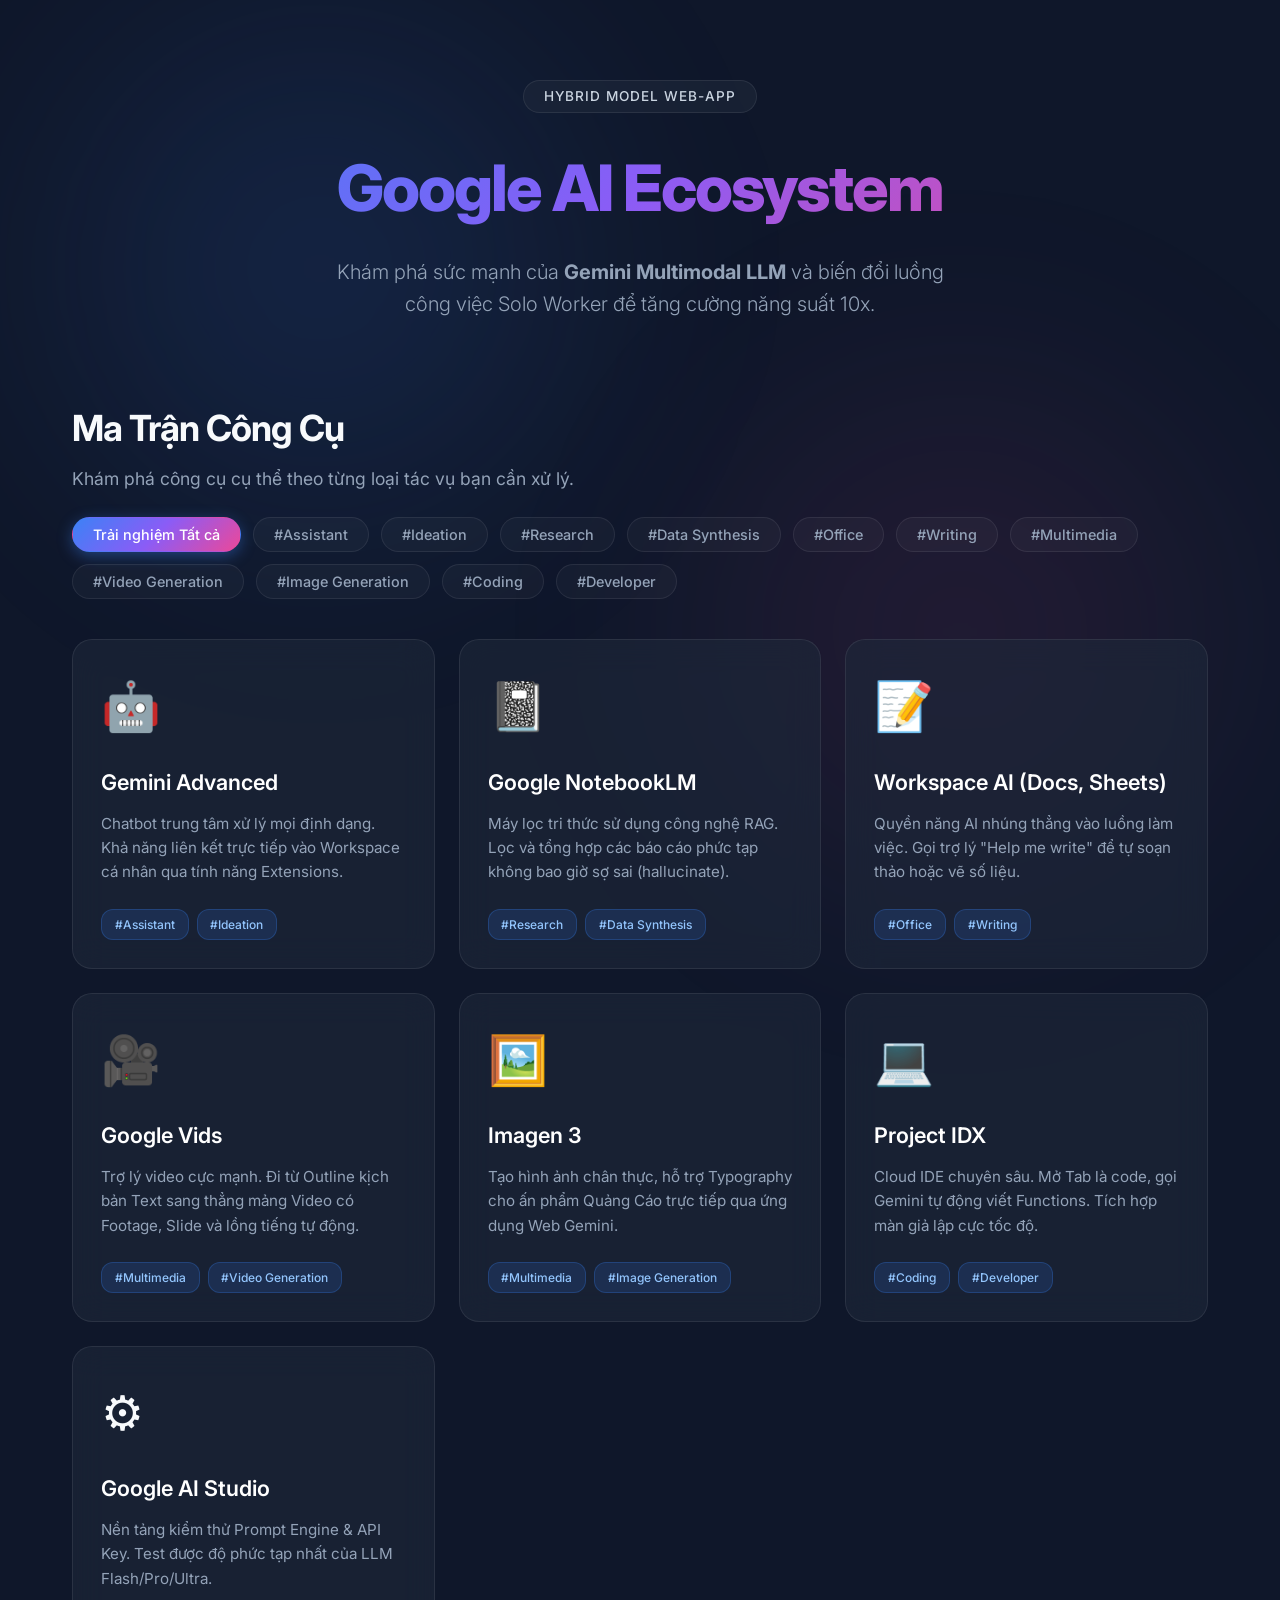
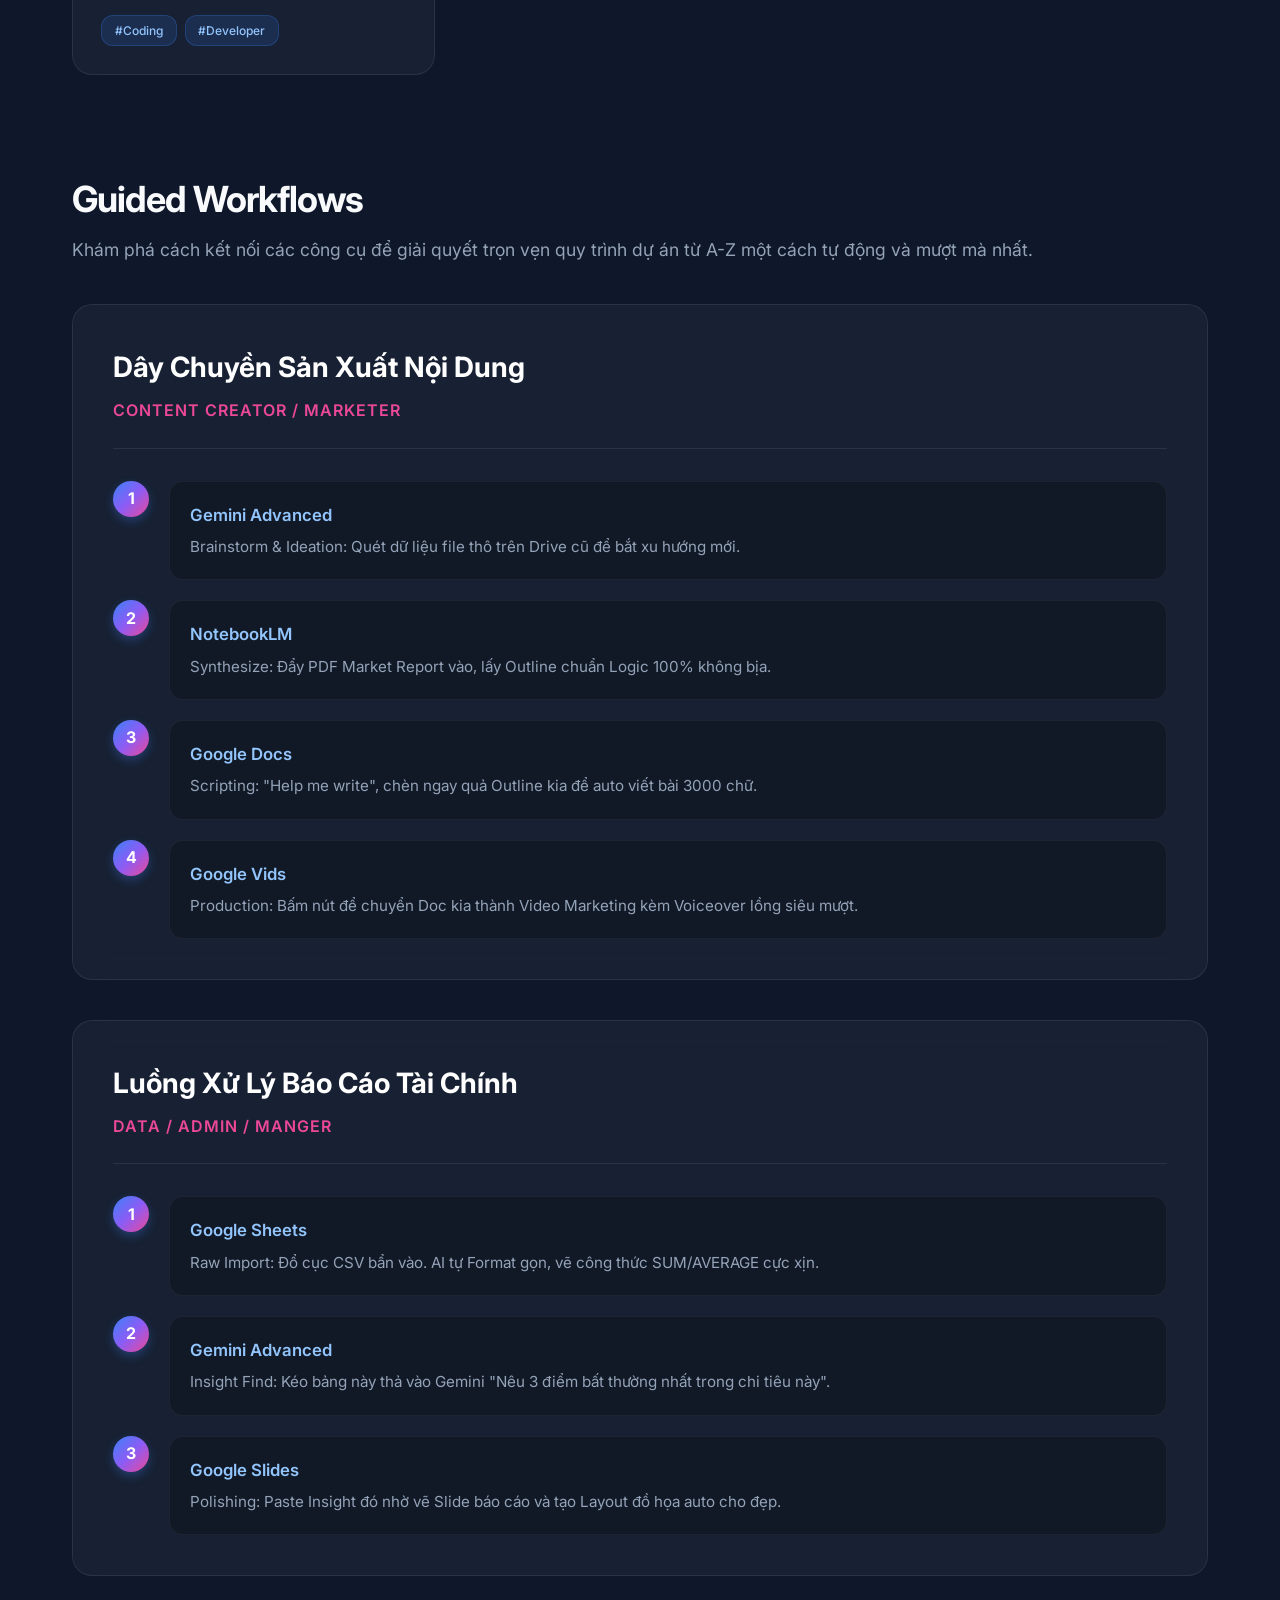
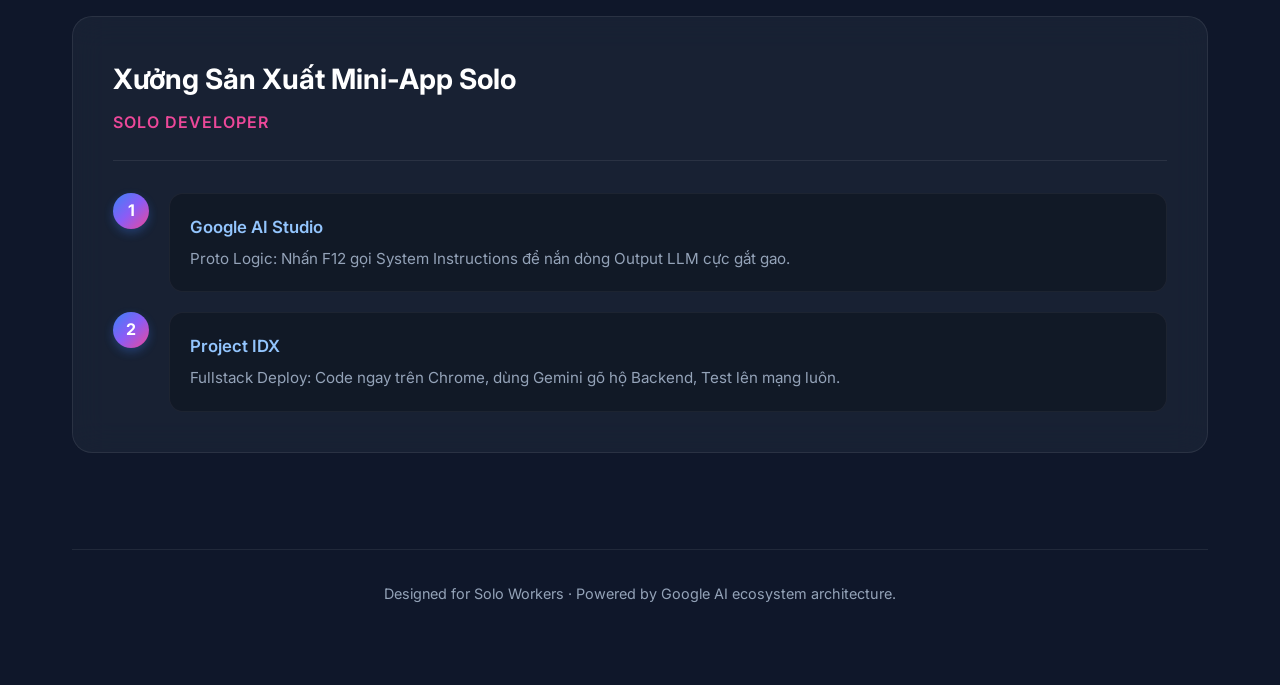
==== index.html @ f9ca944e "init: Google AI Ecosystem Web App" ====
<!DOCTYPE html>
<html lang="vi">
<head>
    <meta charset="UTF-8">
    <meta name="viewport" content="width=device-width, initial-scale=1.0">
    <title>Google AI Ecosystem for Solo Workers</title>
    <meta name="description" content="Khám phá và tối ưu hóa năng suất với các công cụ Google AI (Gemini, NotebookLM, Workspace) dành cho cá nhân làm việc độc lập.">
    <link rel="stylesheet" href="style.css">
    <link href="https://fonts.googleapis.com/css2?family=Inter:wght@300;400;500;600;700&display=swap" rel="stylesheet">
</head>
<body>
    <!-- Background Gradient Glow -->
    <div class="glow-bg"></div>
    <div class="glow-bg bg-2"></div>
    
    <div class="container">
        <!-- HEADER -->
        <header>
            <div class="badge">Hybrid Model Web-App</div>
            <h1>Google AI Ecosystem</h1>
            <p class="subtitle">Khám phá sức mạnh của <strong>Gemini Multimodal LLM</strong> và biến đổi luồng công việc Solo Worker để tăng cường năng suất 10x.</p>
        </header>

        <!-- FUNCTION MATRIX (Danh sách công cụ & Lọc) -->
        <section id="function-matrix">
            <div class="section-header">
                <h2>Ma Trận Công Cụ</h2>
                <p>Khám phá công cụ cụ thể theo từng loại tác vụ bạn cần xử lý.</p>
                <div class="filter-bar" id="filter-bar">
                    <button class="filter-btn active" data-filter="All">Tất cả Tool</button>
                    <!-- Bộ lọc sẽ được render từ app.js -->
                </div>
            </div>
            <div class="tools-grid" id="tools-grid">
                <!-- Danh sách Tool Cards render từ app.js -->
            </div>
        </section>

        <!-- WORKFLOW PIPELINES (Luồng hướng dẫn làm việc) -->
        <section id="workflow-pipelines">
            <div class="section-header">
                <h2>Guided Workflows</h2>
                <p>Khám phá cách kết nối các công cụ để giải quyết trọn vẹn quy trình dự án từ A-Z một cách tự động và mượt mà nhất.</p>
            </div>
            <div class="pipelines-container" id="pipelines-container">
                <!-- Luồng Timelines render từ app.js -->
            </div>
        </section>

        <footer>
            <p>Designed for Solo Workers · Powered by Google AI ecosystem architecture.</p>
        </footer>
    </div>

    <!-- Scripts -->
    <script src="data.js"></script>
    <script src="app.js"></script>
</body>
</html>
---- style.css ----
:root {
    --bg-dark: #0f172a;
    --text-main: #f8fafc;
    --text-muted: #94a3b8;
    --glass-bg: rgba(30, 41, 59, 0.6);
    --glass-border: rgba(255, 255, 255, 0.08);
    --primary-gradient: linear-gradient(135deg, #3b82f6, #8b5cf6, #ec4899);
    --card-hover: rgba(51, 65, 85, 0.8);
    --transition: all 0.3s cubic-bezier(0.4, 0, 0.2, 1);
}

* {
    box-sizing: border-box;
    margin: 0;
    padding: 0;
}

body {
    background-color: var(--bg-dark);
    color: var(--text-main);
    font-family: 'Inter', system-ui, sans-serif;
    line-height: 1.6;
    overflow-x: hidden;
    position: relative;
}

/* Background Animated Glows */
.glow-bg {
    position: fixed;
    top: -20%;
    left: -10%;
    width: 70vw;
    height: 70vw;
    background: radial-gradient(circle, rgba(59, 130, 246, 0.15) 0%, rgba(139, 92, 246, 0) 60%);
    border-radius: 50%;
    z-index: -1;
    pointer-events: none;
    filter: blur(80px);
}
.bg-2 {
    top: auto;
    bottom: -20%;
    left: auto;
    right: -10%;
    background: radial-gradient(circle, rgba(236, 72, 153, 0.1) 0%, rgba(139, 92, 246, 0) 60%);
}

.container {
    max-width: 1200px;
    margin: 0 auto;
    padding: 3rem 2rem;
}

header {
    text-align: center;
    margin-bottom: 5rem;
    padding-top: 2rem;
    animation: fadeInDown 0.8s ease;
}

.badge {
    display: inline-block;
    padding: 0.3rem 1.25rem;
    border-radius: 30px;
    background: var(--glass-bg);
    border: 1px solid var(--glass-border);
    font-size: 0.85rem;
    font-weight: 500;
    color: #cbd5e1;
    margin-bottom: 1.5rem;
    letter-spacing: 1px;
    text-transform: uppercase;
}

h1 {
    font-size: 4rem;
    font-weight: 800;
    margin-bottom: 1rem;
    background: var(--primary-gradient);
    -webkit-background-clip: text;
    -webkit-text-fill-color: transparent;
    letter-spacing: -2px;
}

.subtitle {
    color: var(--text-muted);
    font-size: 1.25rem;
    max-width: 650px;
    margin: 0 auto;
    font-weight: 300;
}

section {
    margin-bottom: 6rem;
}

.section-header {
    margin-bottom: 2.5rem;
}

.section-header h2 {
    font-size: 2.25rem;
    font-weight: 700;
    margin-bottom: 0.5rem;
    letter-spacing: -1px;
}

.section-header p {
    color: var(--text-muted);
    font-size: 1.1rem;
}

/* Base Glass Class */
.glass {
    background: var(--glass-bg);
    backdrop-filter: blur(16px);
    -webkit-backdrop-filter: blur(16px);
    border: 1px solid var(--glass-border);
    border-radius: 20px;
}

/* Filters */
.filter-bar {
    display: flex;
    gap: 0.75rem;
    flex-wrap: wrap;
    margin-top: 1.5rem;
}

.filter-btn {
    background: rgba(255,255,255,0.03);
    border: 1px solid var(--glass-border);
    color: var(--text-muted);
    padding: 0.5rem 1.25rem;
    border-radius: 20px;
    cursor: pointer;
    font-size: 0.9rem;
    font-family: inherit;
    font-weight: 500;
    transition: var(--transition);
}

.filter-btn:hover {
    background: rgba(255,255,255,0.1);
    color: #fff;
}

.filter-btn.active {
    background: var(--primary-gradient);
    color: #fff;
    border-color: transparent;
    box-shadow: 0 4px 15px rgba(59, 130, 246, 0.4);
}

/* Grid & Cards */
.tools-grid {
    display: grid;
    grid-template-columns: repeat(auto-fill, minmax(320px, 1fr));
    gap: 1.5rem;
}

.tool-card {
    padding: 1.75rem;
    transition: var(--transition);
    display: flex;
    flex-direction: column;
    animation: fadeIn 0.6s ease forwards;
    cursor: pointer;
}

.tool-card:hover {
    transform: translateY(-8px);
    background: var(--card-hover);
    box-shadow: 0 15px 35px rgba(0,0,0,0.3);
    border-color: rgba(255,255,255,0.15);
}

.tool-icon {
    font-size: 3rem;
    margin-bottom: 1.25rem;
}

.tool-title {
    font-size: 1.35rem;
    font-weight: 600;
    margin-bottom: 0.75rem;
    color: #fff;
}

.tool-desc {
    color: var(--text-muted);
    font-size: 0.95rem;
    flex-grow: 1;
    margin-bottom: 1.5rem;
}

.tool-tags {
    display: flex;
    gap: 0.5rem;
    flex-wrap: wrap;
}

.tag {
    font-size: 0.75rem;
    padding: 0.3rem 0.8rem;
    border-radius: 12px;
    background: rgba(59, 130, 246, 0.15);
    color: #93c5fd;
    border: 1px solid rgba(59, 130, 246, 0.25);
    font-weight: 500;
}

/* Workflow Pipelines */
.pipelines-container {
    display: grid;
    grid-template-columns: 1fr;
    gap: 2.5rem;
}

.pipeline-card {
    padding: 2.5rem;
}

.pipeline-header {
    margin-bottom: 2rem;
    border-bottom: 1px solid var(--glass-border);
    padding-bottom: 1.5rem;
}

.pipeline-title {
    font-size: 1.75rem;
    color: #fff;
    margin-bottom: 0.5rem;
    font-weight: 700;
}

.pipeline-role {
    color: #ec4899;
    font-size: 1rem;
    font-weight: 600;
    text-transform: uppercase;
    letter-spacing: 1px;
}

.steps-container {
    display: flex;
    flex-direction: column;
    gap: 1.25rem;
}

.step-item {
    display: flex;
    align-items: flex-start;
    gap: 1.25rem;
}

.step-number {
    display: flex;
    align-items: center;
    justify-content: center;
    width: 36px;
    height: 36px;
    border-radius: 50%;
    background: var(--primary-gradient);
    color: white;
    font-weight: bold;
    flex-shrink: 0;
    font-size: 1rem;
    box-shadow: 0 4px 10px rgba(59, 130, 246, 0.3);
}

.step-content {
    background: rgba(0,0,0,0.25);
    padding: 1.25rem;
    border-radius: 14px;
    flex-grow: 1;
    border: 1px solid rgba(255,255,255,0.05);
    transition: var(--transition);
}

.step-content:hover {
    background: rgba(0,0,0,0.4);
    border-color: rgba(59, 130, 246, 0.3);
}

.step-tool {
    font-weight: 600;
    color: #93c5fd;
    margin-bottom: 0.4rem;
    font-size: 1.05rem;
}

.step-desc {
    color: var(--text-muted);
    font-size: 0.95rem;
}

footer {
    text-align: center;
    padding: 2rem 0;
    color: var(--text-muted);
    font-size: 0.9rem;
    border-top: 1px solid var(--glass-border);
}

/* Animations */
@keyframes fadeIn {
    from { opacity: 0; transform: translateY(15px); }
    to { opacity: 1; transform: translateY(0); }
}

@keyframes fadeInDown {
    from { opacity: 0; transform: translateY(-20px); }
    to { opacity: 1; transform: translateY(0); }
}

@media (max-width: 768px) {
    h1 { font-size: 3rem; }
    .container { padding: 1.5rem; }
    .pipeline-card { padding: 1.5rem; }
}
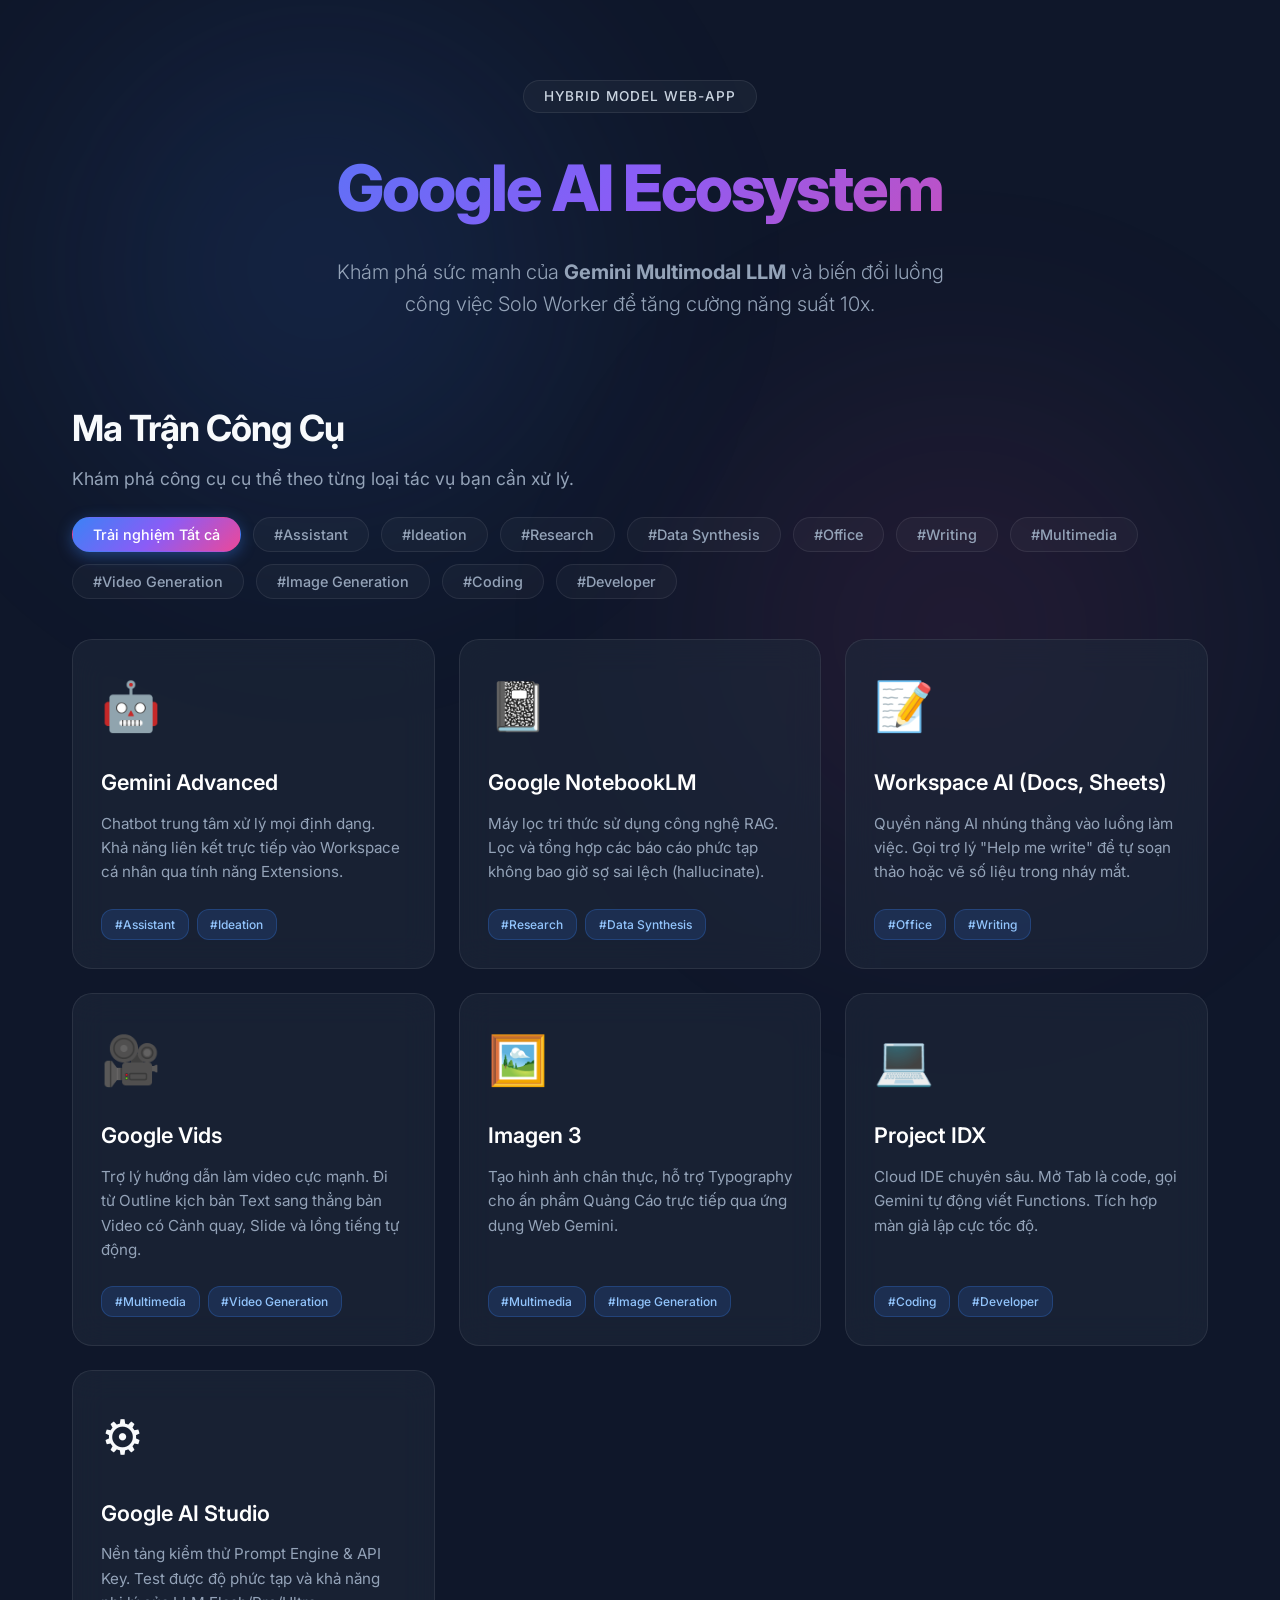
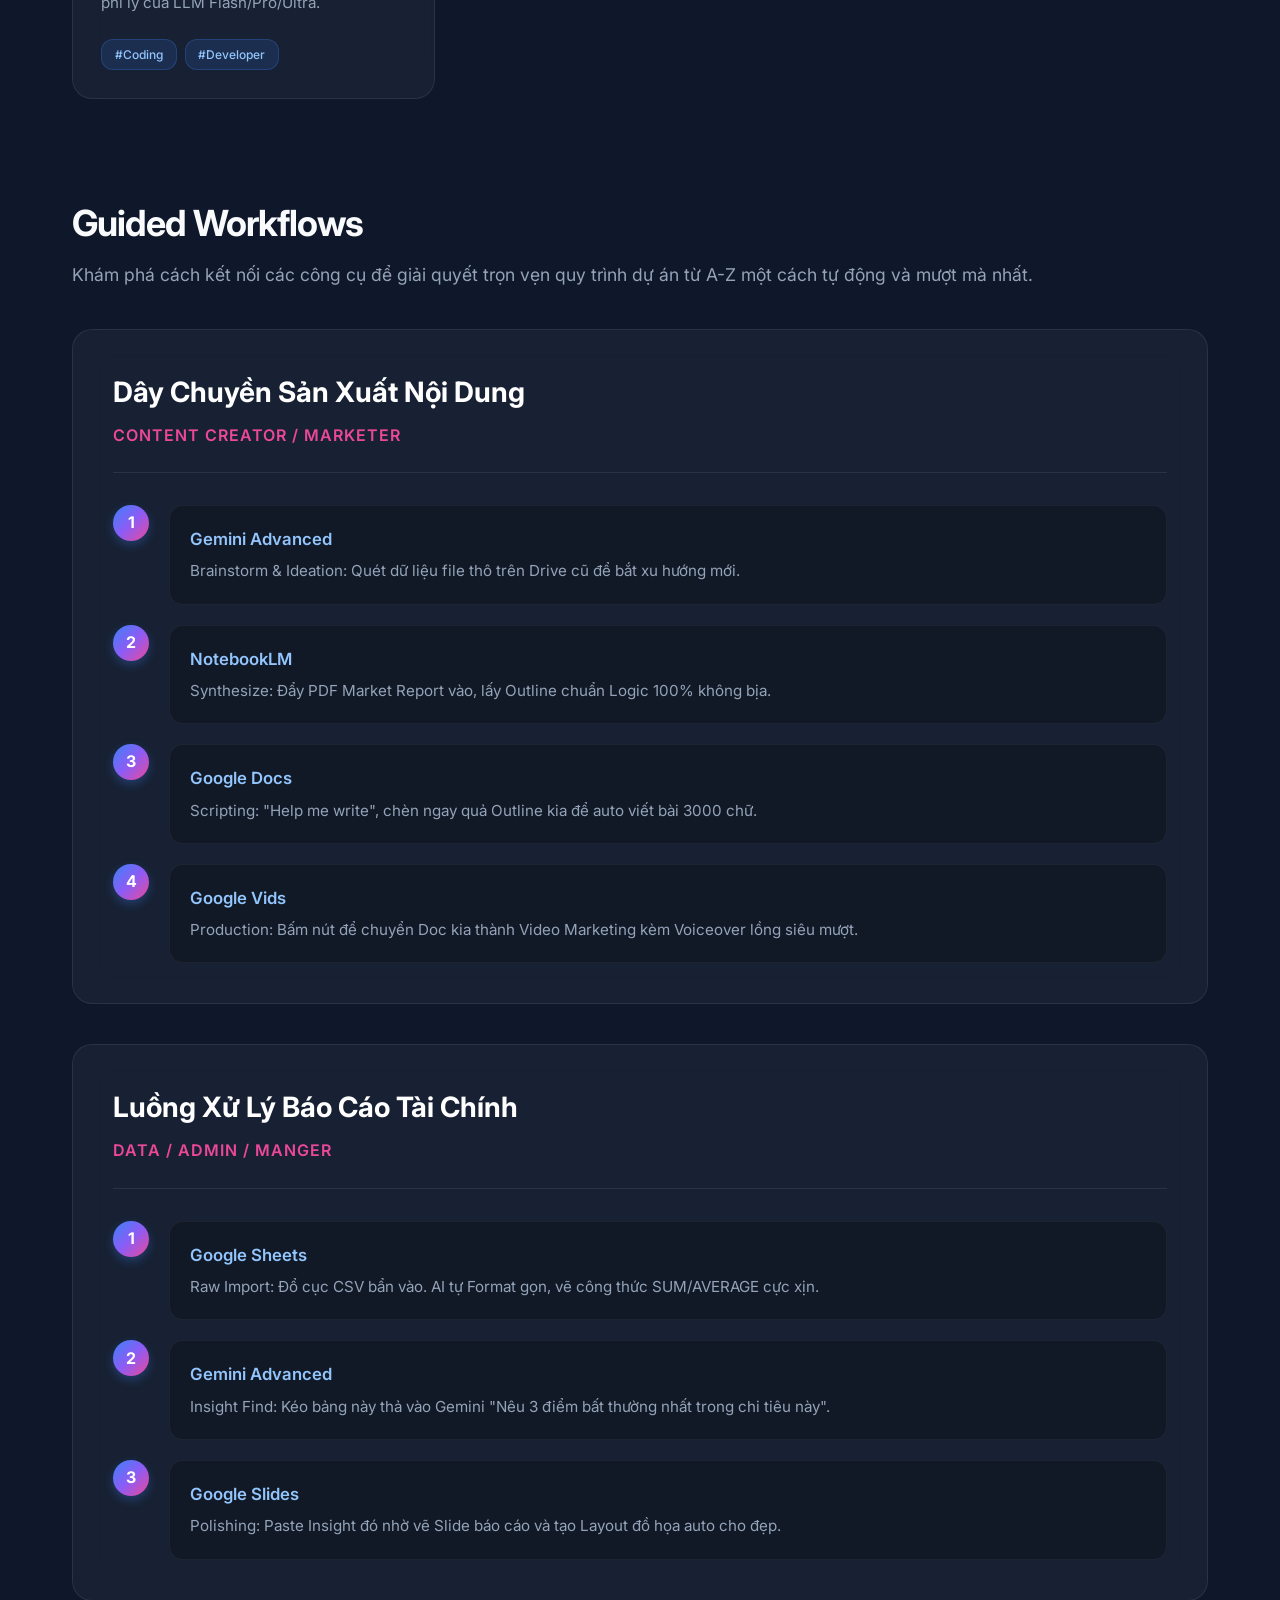
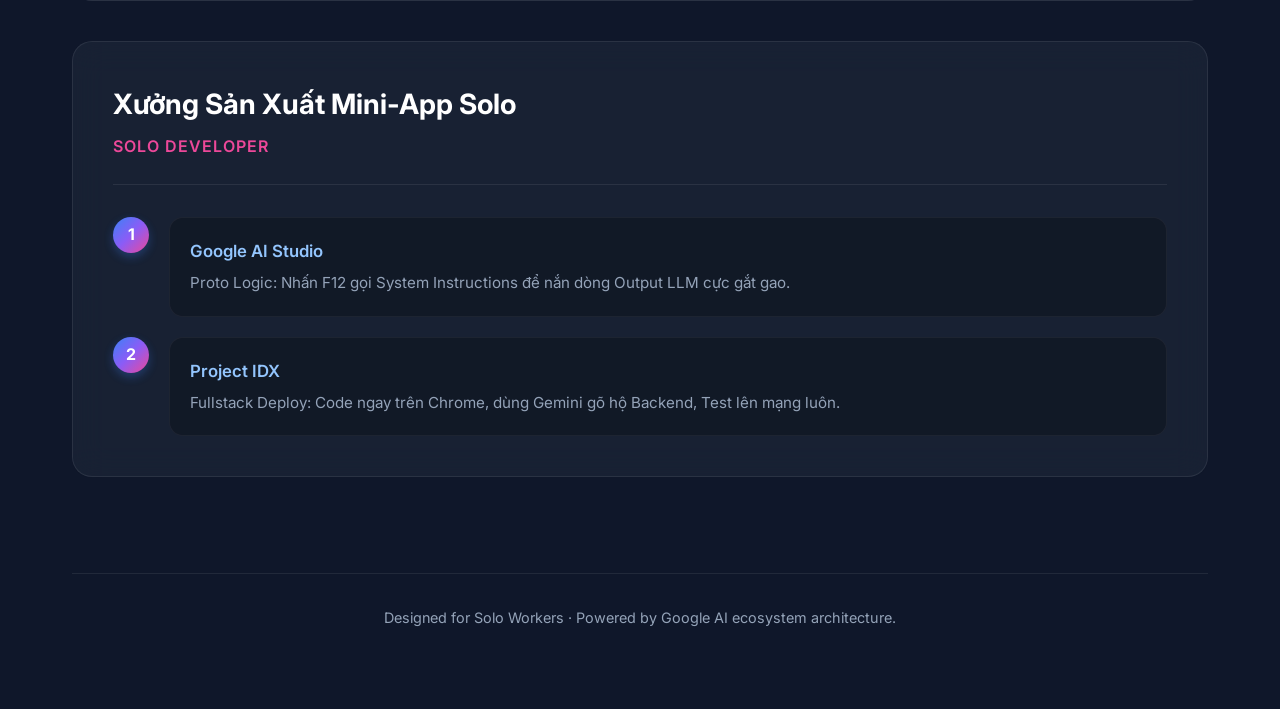
==== commit 5aab42bb: "feat: add click modal to show tool details and applications" ====
--- a/index.html
+++ b/index.html
@@ -1,24 +1,28 @@
 <!DOCTYPE html>
 <html lang="vi">
+
 <head>
     <meta charset="UTF-8">
     <meta name="viewport" content="width=device-width, initial-scale=1.0">
     <title>Google AI Ecosystem for Solo Workers</title>
-    <meta name="description" content="Khám phá và tối ưu hóa năng suất với các công cụ Google AI (Gemini, NotebookLM, Workspace) dành cho cá nhân làm việc độc lập.">
+    <meta name="description"
+        content="Khám phá và tối ưu hóa năng suất với các công cụ Google AI (Gemini, NotebookLM, Workspace) dành cho cá nhân làm việc độc lập.">
     <link rel="stylesheet" href="style.css">
     <link href="https://fonts.googleapis.com/css2?family=Inter:wght@300;400;500;600;700&display=swap" rel="stylesheet">
 </head>
+
 <body>
     <!-- Background Gradient Glow -->
     <div class="glow-bg"></div>
     <div class="glow-bg bg-2"></div>
-    
+
     <div class="container">
         <!-- HEADER -->
         <header>
             <div class="badge">Hybrid Model Web-App</div>
             <h1>Google AI Ecosystem</h1>
-            <p class="subtitle">Khám phá sức mạnh của <strong>Gemini Multimodal LLM</strong> và biến đổi luồng công việc Solo Worker để tăng cường năng suất 10x.</p>
+            <p class="subtitle">Khám phá sức mạnh của <strong>Gemini Multimodal LLM</strong> và biến đổi luồng công việc
+                Solo Worker để tăng cường năng suất 10x.</p>
         </header>
 
         <!-- FUNCTION MATRIX (Danh sách công cụ & Lọc) -->
@@ -40,7 +44,8 @@
         <section id="workflow-pipelines">
             <div class="section-header">
                 <h2>Guided Workflows</h2>
-                <p>Khám phá cách kết nối các công cụ để giải quyết trọn vẹn quy trình dự án từ A-Z một cách tự động và mượt mà nhất.</p>
+                <p>Khám phá cách kết nối các công cụ để giải quyết trọn vẹn quy trình dự án từ A-Z một cách tự động và
+                    mượt mà nhất.</p>
             </div>
             <div class="pipelines-container" id="pipelines-container">
                 <!-- Luồng Timelines render từ app.js -->
@@ -52,8 +57,19 @@
         </footer>
     </div>
 
+    <!-- Modal Chi tiết Công Cụ -->
+    <div id="tool-modal" class="modal-overlay">
+        <div class="modal-content glass">
+            <button id="close-modal" class="close-btn">&times;</button>
+            <div id="modal-body">
+                <!-- Nội dung render bằng JS -->
+            </div>
+        </div>
+    </div>
+
     <!-- Scripts -->
     <script src="data.js"></script>
     <script src="app.js"></script>
 </body>
-</html>
+
+</html>
--- a/style.css
+++ b/style.css
@@ -37,6 +37,7 @@
     pointer-events: none;
     filter: blur(80px);
 }
+
 .bg-2 {
     top: auto;
     bottom: -20%;
@@ -128,7 +129,7 @@
 }
 
 .filter-btn {
-    background: rgba(255,255,255,0.03);
+    background: rgba(255, 255, 255, 0.03);
     border: 1px solid var(--glass-border);
     color: var(--text-muted);
     padding: 0.5rem 1.25rem;
@@ -141,7 +142,7 @@
 }
 
 .filter-btn:hover {
-    background: rgba(255,255,255,0.1);
+    background: rgba(255, 255, 255, 0.1);
     color: #fff;
 }
 
@@ -171,8 +172,8 @@
 .tool-card:hover {
     transform: translateY(-8px);
     background: var(--card-hover);
-    box-shadow: 0 15px 35px rgba(0,0,0,0.3);
-    border-color: rgba(255,255,255,0.15);
+    box-shadow: 0 15px 35px rgba(0, 0, 0, 0.3);
+    border-color: rgba(255, 255, 255, 0.15);
 }
 
 .tool-icon {
@@ -270,16 +271,16 @@
 }
 
 .step-content {
-    background: rgba(0,0,0,0.25);
+    background: rgba(0, 0, 0, 0.25);
     padding: 1.25rem;
     border-radius: 14px;
     flex-grow: 1;
-    border: 1px solid rgba(255,255,255,0.05);
+    border: 1px solid rgba(255, 255, 255, 0.05);
     transition: var(--transition);
 }
 
 .step-content:hover {
-    background: rgba(0,0,0,0.4);
+    background: rgba(0, 0, 0, 0.4);
     border-color: rgba(59, 130, 246, 0.3);
 }
 
@@ -305,17 +306,167 @@
 
 /* Animations */
 @keyframes fadeIn {
-    from { opacity: 0; transform: translateY(15px); }
-    to { opacity: 1; transform: translateY(0); }
+    from {
+        opacity: 0;
+        transform: translateY(15px);
+    }
+
+    to {
+        opacity: 1;
+        transform: translateY(0);
+    }
 }
 
 @keyframes fadeInDown {
-    from { opacity: 0; transform: translateY(-20px); }
-    to { opacity: 1; transform: translateY(0); }
+    from {
+        opacity: 0;
+        transform: translateY(-20px);
+    }
+
+    to {
+        opacity: 1;
+        transform: translateY(0);
+    }
 }
 
 @media (max-width: 768px) {
-    h1 { font-size: 3rem; }
-    .container { padding: 1.5rem; }
-    .pipeline-card { padding: 1.5rem; }
-}
+    h1 {
+        font-size: 3rem;
+    }
+
+    .container {
+        padding: 1.5rem;
+    }
+
+    .pipeline-card {
+        padding: 1.5rem;
+    }
+}
+
+/* Modal Pop-up UI Styles */
+.modal-overlay {
+    position: fixed;
+    top: 0;
+    left: 0;
+    width: 100%;
+    height: 100%;
+    background: rgba(15, 23, 42, 0.75);
+    backdrop-filter: blur(8px);
+    -webkit-backdrop-filter: blur(8px);
+    z-index: 9999;
+    display: flex;
+    justify-content: center;
+    align-items: center;
+    opacity: 0;
+    visibility: hidden;
+    transition: all 0.3s ease;
+}
+
+.modal-overlay.hidden {
+    display: none;
+}
+
+.modal-overlay.active {
+    opacity: 1;
+    visibility: visible;
+}
+
+.modal-content {
+    background: var(--bg-dark);
+    width: 90%;
+    max-width: 700px;
+    max-height: 85vh;
+    overflow-y: auto;
+    position: relative;
+    padding: 3rem 2.5rem;
+    transform: translateY(30px);
+    transition: all 0.4s cubic-bezier(0.175, 0.885, 0.32, 1.275);
+    border-radius: 24px;
+    border: 1px solid rgba(255, 255, 255, 0.15);
+    box-shadow: 0 25px 50px -12px rgba(0, 0, 0, 0.6);
+}
+
+.modal-overlay.active .modal-content {
+    transform: translateY(0);
+}
+
+.close-btn {
+    position: absolute;
+    top: 1rem;
+    right: 1.5rem;
+    font-size: 2.5rem;
+    color: var(--text-muted);
+    background: none;
+    border: none;
+    cursor: pointer;
+    transition: color 0.3s ease;
+    line-height: 1;
+}
+
+.close-btn:hover {
+    color: #ef4444;
+}
+
+.modal-header {
+    display: flex;
+    align-items: center;
+    gap: 1.5rem;
+    margin-bottom: 2rem;
+    border-bottom: 1px solid var(--glass-border);
+    padding-bottom: 1.5rem;
+}
+
+.modal-icon {
+    font-size: 4rem;
+}
+
+.modal-title {
+    font-size: 2.2rem;
+    color: #fff;
+    font-weight: 700;
+    background: var(--primary-gradient);
+    -webkit-background-clip: text;
+    -webkit-text-fill-color: transparent;
+}
+
+.modal-section {
+    margin-bottom: 1.5rem;
+}
+
+.modal-section h4 {
+    color: #93c5fd;
+    font-size: 1.15rem;
+    margin-bottom: 1rem;
+    display: flex;
+    align-items: center;
+    gap: 0.5rem;
+}
+
+.modal-section p {
+    color: #cbd5e1;
+    font-size: 1.05rem;
+    line-height: 1.7;
+}
+
+.modal-section ul {
+    list-style-type: none;
+    margin-left: 0;
+}
+
+.modal-section ul li {
+    position: relative;
+    padding-left: 1.5rem;
+    margin-bottom: 0.85rem;
+    color: #cbd5e1;
+    font-size: 1.05rem;
+    line-height: 1.6;
+}
+
+.modal-section ul li::before {
+    content: "•";
+    color: #ec4899;
+    position: absolute;
+    left: 0;
+    font-size: 1.5rem;
+    top: -7px;
+}
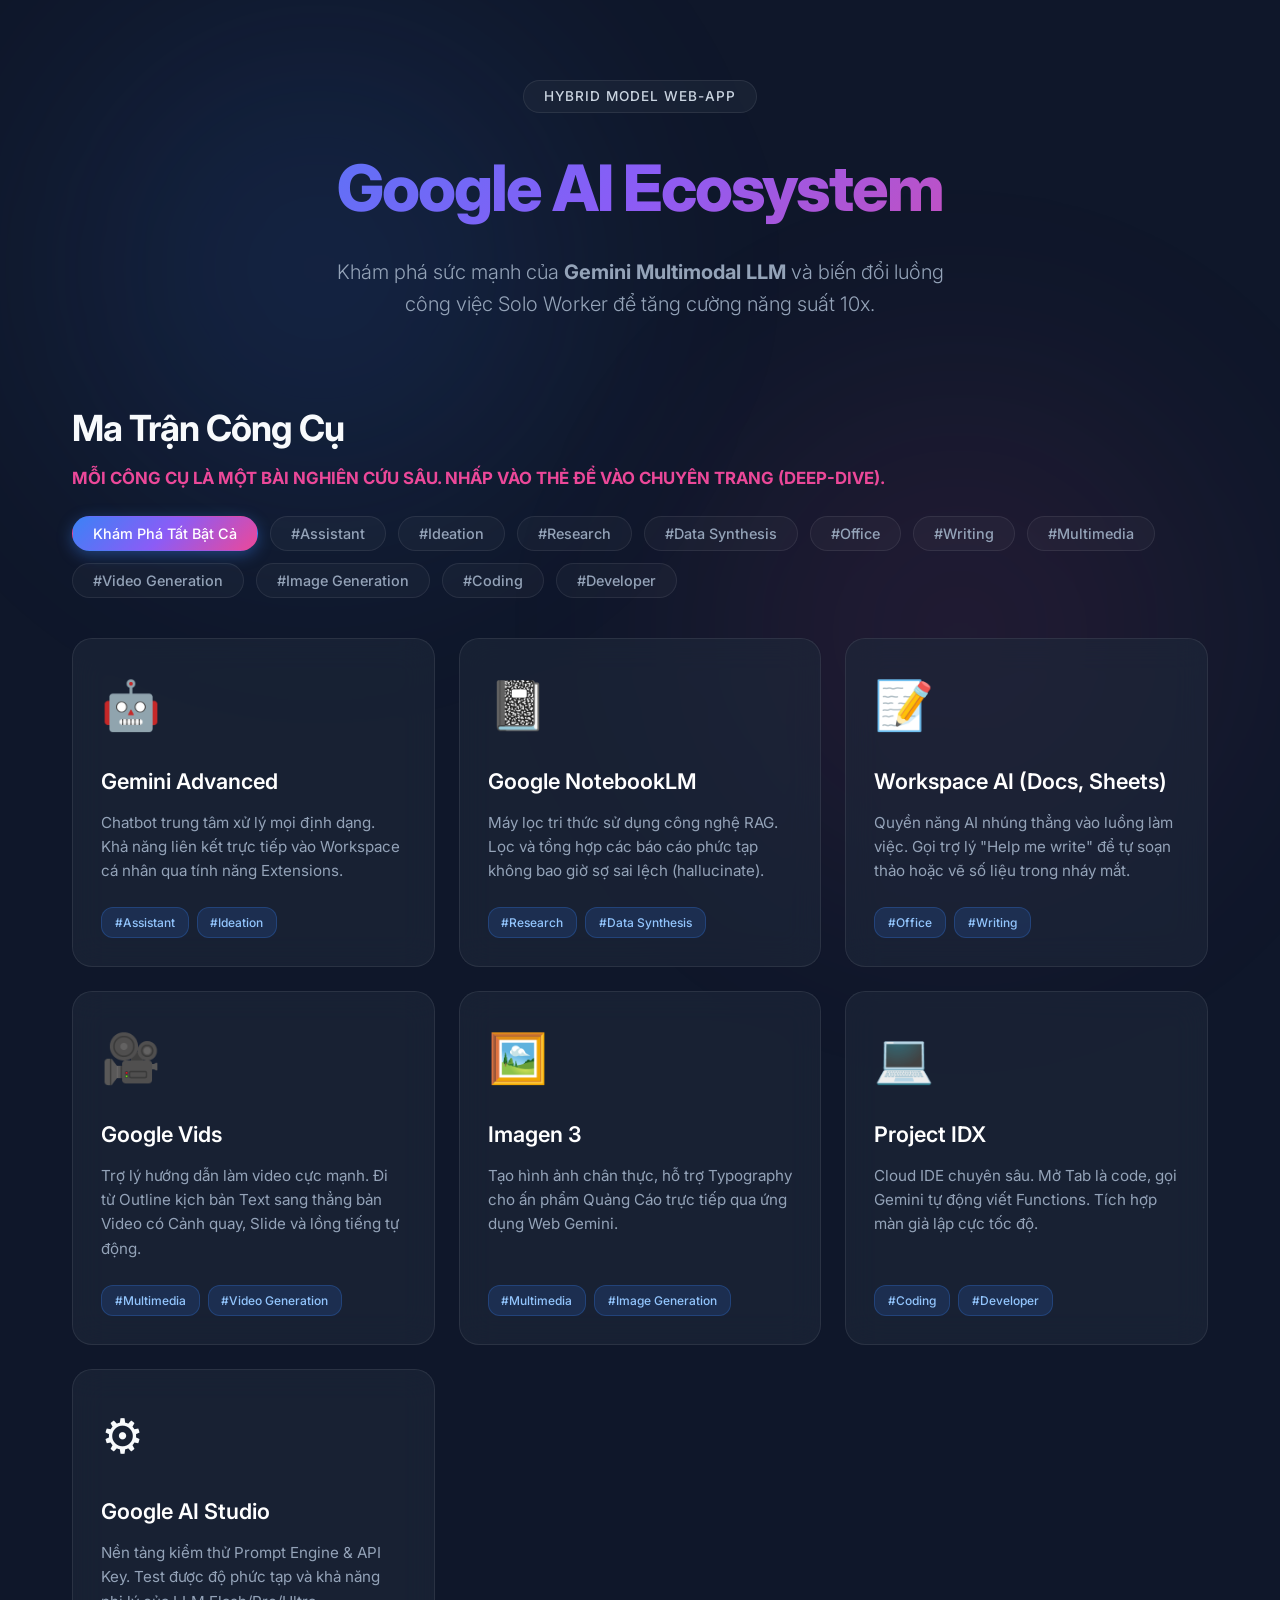
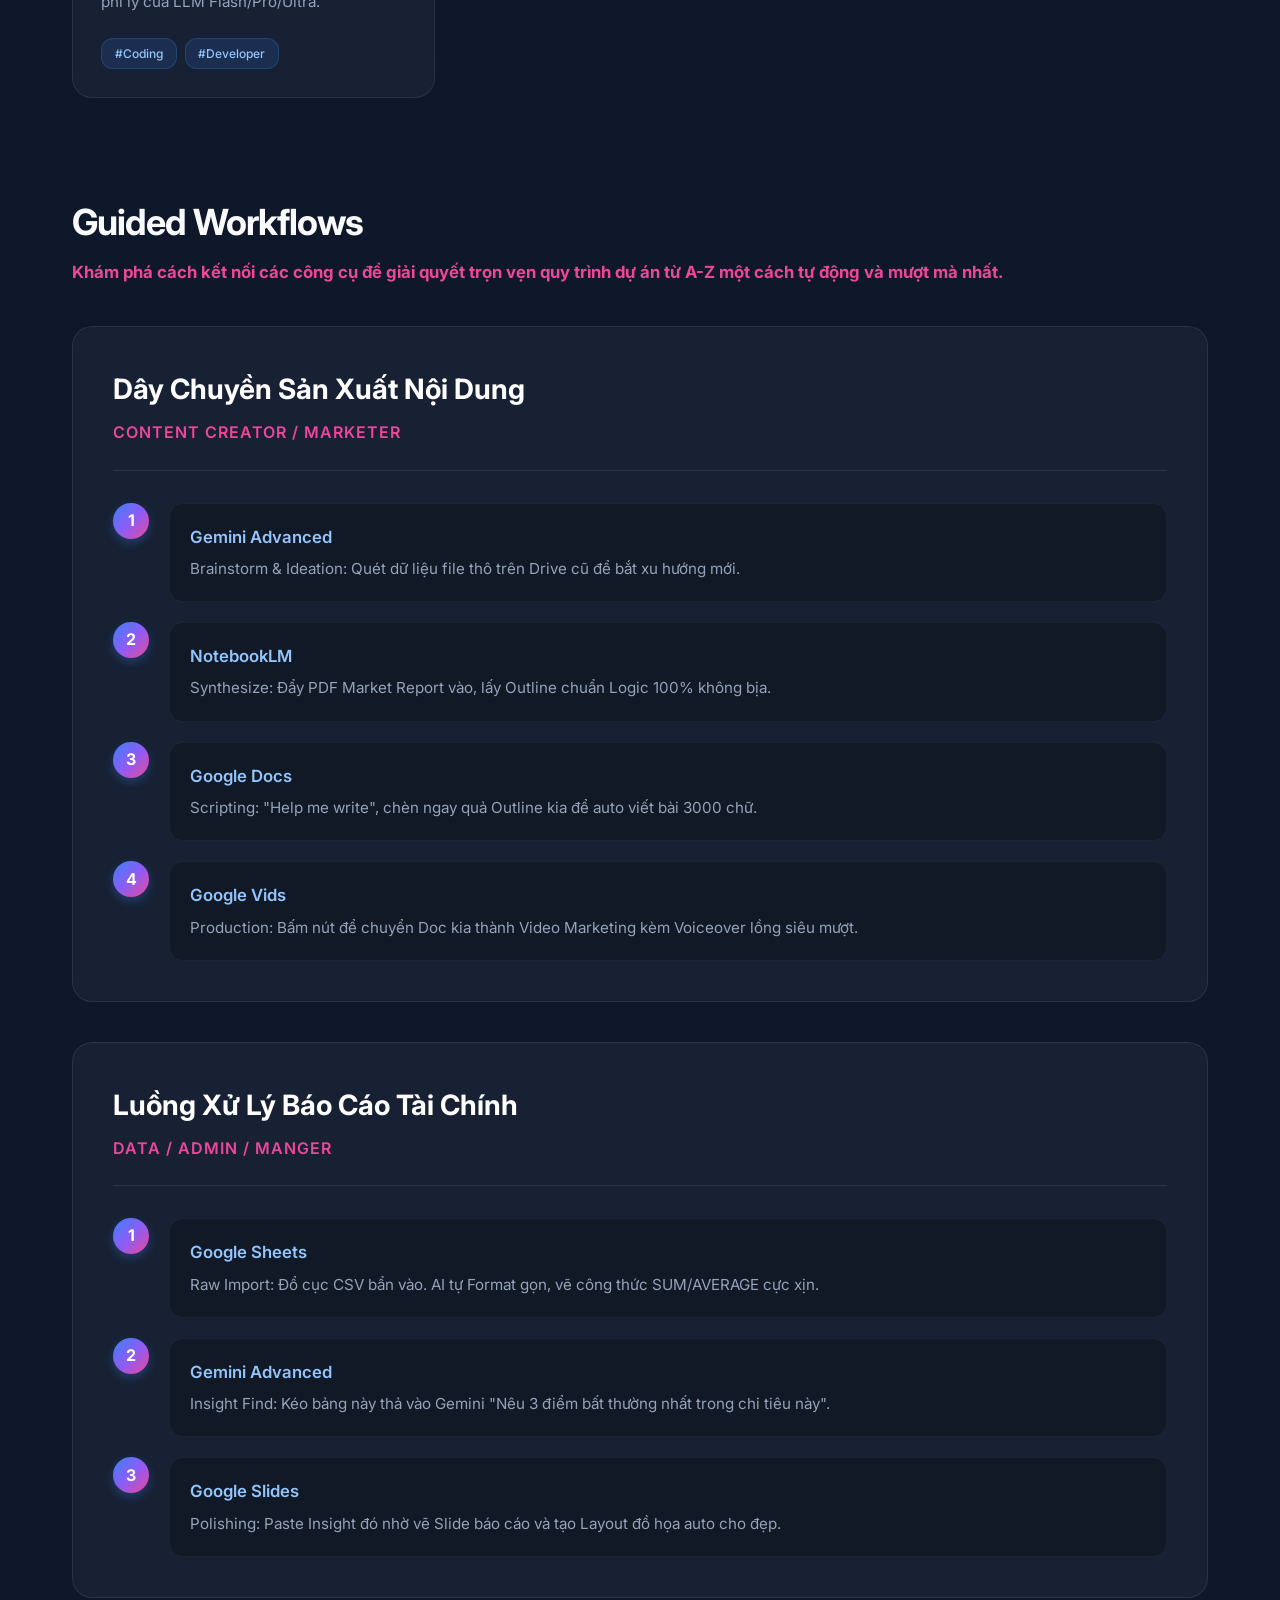
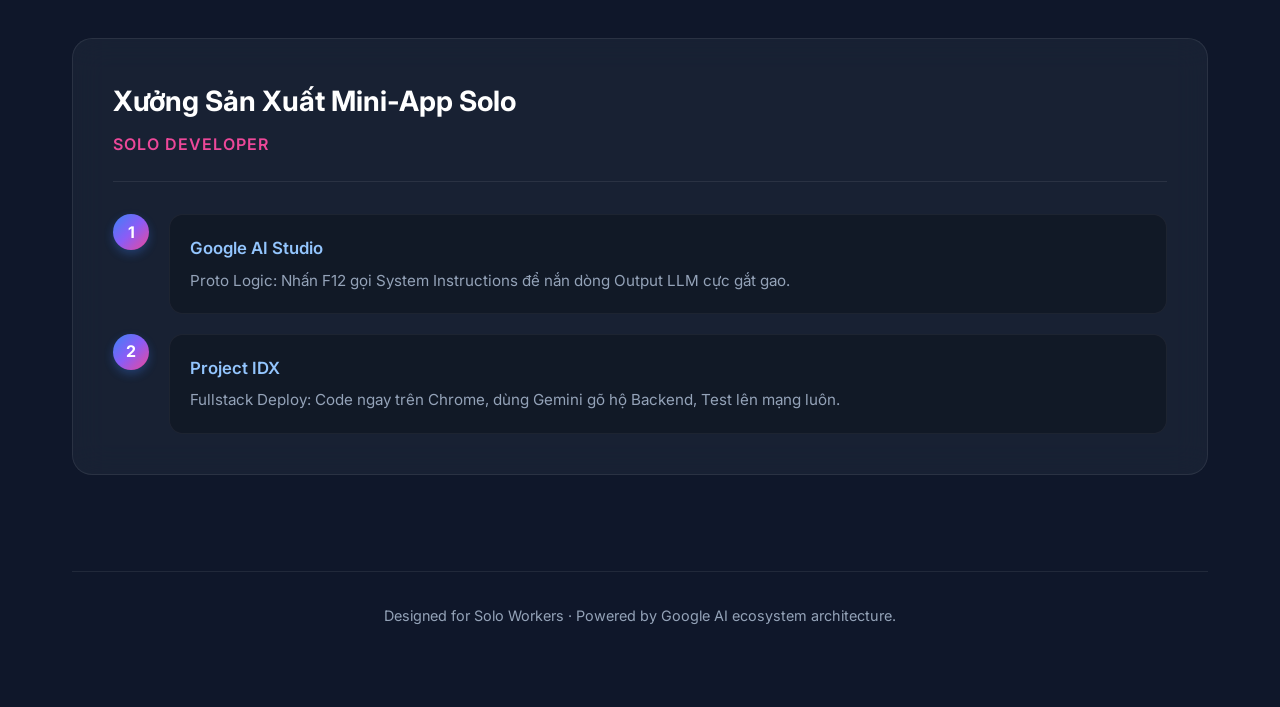
==== commit 586296fe: "feat: upgrade to full detailed page architecture for Google AI tools (SPA SPA routing)" ====
--- a/index.html
+++ b/index.html
@@ -16,7 +16,8 @@
     <div class="glow-bg"></div>
     <div class="glow-bg bg-2"></div>
 
-    <div class="container">
+    <!-- VIEW 1: TRANG CHỦ (DASHBOARD) -->
+    <div id="home-view" class="container">
         <!-- HEADER -->
         <header>
             <div class="badge">Hybrid Model Web-App</div>
@@ -29,27 +30,20 @@
         <section id="function-matrix">
             <div class="section-header">
                 <h2>Ma Trận Công Cụ</h2>
-                <p>Khám phá công cụ cụ thể theo từng loại tác vụ bạn cần xử lý.</p>
-                <div class="filter-bar" id="filter-bar">
-                    <button class="filter-btn active" data-filter="All">Tất cả Tool</button>
-                    <!-- Bộ lọc sẽ được render từ app.js -->
-                </div>
+                <p>MỖI CÔNG CỤ LÀ MỘT BÀI NGHIÊN CỨU SÂU. NHẤP VÀO THẺ ĐỂ VÀO CHUYÊN TRANG (DEEP-DIVE).</p>
+                <div class="filter-bar" id="filter-bar"></div>
             </div>
-            <div class="tools-grid" id="tools-grid">
-                <!-- Danh sách Tool Cards render từ app.js -->
-            </div>
+            <div class="tools-grid" id="tools-grid"></div>
         </section>
 
-        <!-- WORKFLOW PIPELINES (Luồng hướng dẫn làm việc) -->
+        <!-- WORKFLOW PIPELINES -->
         <section id="workflow-pipelines">
             <div class="section-header">
                 <h2>Guided Workflows</h2>
                 <p>Khám phá cách kết nối các công cụ để giải quyết trọn vẹn quy trình dự án từ A-Z một cách tự động và
                     mượt mà nhất.</p>
             </div>
-            <div class="pipelines-container" id="pipelines-container">
-                <!-- Luồng Timelines render từ app.js -->
-            </div>
+            <div class="pipelines-container" id="pipelines-container"></div>
         </section>
 
         <footer>
@@ -57,18 +51,19 @@
         </footer>
     </div>
 
-    <!-- Modal Chi tiết Công Cụ -->
-    <div id="tool-modal" class="modal-overlay">
-        <div class="modal-content glass">
-            <button id="close-modal" class="close-btn">&times;</button>
-            <div id="modal-body">
-                <!-- Nội dung render bằng JS -->
+    <!-- VIEW 2: CHUYÊN TRANG CHI TIẾT (SPA) -->
+    <div id="detail-view" class="hidden">
+        <div class="detail-container">
+            <button id="back-btn" class="back-btn">← Quay lại Bảng điều khiển</button>
+            <div id="detail-content-area">
+                <!-- Nội dung trang chi tiết Render từ app.js -->
             </div>
         </div>
     </div>
 
     <!-- Scripts -->
     <script src="data.js"></script>
+    <script src="detailsData.js"></script>
     <script src="app.js"></script>
 </body>
 
--- a/style.css
+++ b/style.css
@@ -22,6 +22,7 @@
     line-height: 1.6;
     overflow-x: hidden;
     position: relative;
+    scroll-behavior: smooth;
 }
 
 /* Background Animated Glows */
@@ -107,11 +108,11 @@
 }
 
 .section-header p {
-    color: var(--text-muted);
-    font-size: 1.1rem;
-}
-
-/* Base Glass Class */
+    color: #ec4899;
+    font-size: 1.05rem;
+    font-weight: bold;
+}
+
 .glass {
     background: var(--glass-bg);
     backdrop-filter: blur(16px);
@@ -211,7 +212,7 @@
     font-weight: 500;
 }
 
-/* Workflow Pipelines */
+/* Pipelines */
 .pipelines-container {
     display: grid;
     grid-template-columns: 1fr;
@@ -304,7 +305,6 @@
     border-top: 1px solid var(--glass-border);
 }
 
-/* Animations */
 @keyframes fadeIn {
     from {
         opacity: 0;
@@ -329,144 +329,150 @@
     }
 }
 
-@media (max-width: 768px) {
-    h1 {
-        font-size: 3rem;
-    }
-
-    .container {
-        padding: 1.5rem;
-    }
-
-    .pipeline-card {
-        padding: 1.5rem;
-    }
-}
-
-/* Modal Pop-up UI Styles */
-.modal-overlay {
-    position: fixed;
-    top: 0;
-    left: 0;
-    width: 100%;
-    height: 100%;
-    background: rgba(15, 23, 42, 0.75);
-    backdrop-filter: blur(8px);
-    -webkit-backdrop-filter: blur(8px);
-    z-index: 9999;
-    display: flex;
-    justify-content: center;
+/* ========================================= */
+/*       SINGLE PAGE APP (DETAIL VIEW)       */
+/* ========================================= */
+.hidden {
+    display: none !important;
+}
+
+#detail-view {
+    animation: fadeIn 0.4s ease forwards;
+    padding-bottom: 5rem;
+    padding-top: 3rem;
+}
+
+.detail-container {
+    max-width: 900px;
+    margin: 0 auto;
+    padding: 0 2rem;
+}
+
+.back-btn {
+    background: var(--glass-bg);
+    border: 1px solid rgba(59, 130, 246, 0.5);
+    color: #fff;
+    padding: 0.75rem 1.5rem;
+    border-radius: 30px;
+    cursor: pointer;
+    font-size: 1rem;
+    font-weight: 600;
+    margin-bottom: 3rem;
+    display: inline-flex;
     align-items: center;
-    opacity: 0;
-    visibility: hidden;
-    transition: all 0.3s ease;
-}
-
-.modal-overlay.hidden {
-    display: none;
-}
-
-.modal-overlay.active {
-    opacity: 1;
-    visibility: visible;
-}
-
-.modal-content {
-    background: var(--bg-dark);
-    width: 90%;
-    max-width: 700px;
-    max-height: 85vh;
-    overflow-y: auto;
-    position: relative;
-    padding: 3rem 2.5rem;
-    transform: translateY(30px);
-    transition: all 0.4s cubic-bezier(0.175, 0.885, 0.32, 1.275);
-    border-radius: 24px;
-    border: 1px solid rgba(255, 255, 255, 0.15);
-    box-shadow: 0 25px 50px -12px rgba(0, 0, 0, 0.6);
-}
-
-.modal-overlay.active .modal-content {
-    transform: translateY(0);
-}
-
-.close-btn {
-    position: absolute;
-    top: 1rem;
-    right: 1.5rem;
-    font-size: 2.5rem;
-    color: var(--text-muted);
-    background: none;
-    border: none;
-    cursor: pointer;
-    transition: color 0.3s ease;
-    line-height: 1;
-}
-
-.close-btn:hover {
-    color: #ef4444;
-}
-
-.modal-header {
-    display: flex;
-    align-items: center;
-    gap: 1.5rem;
-    margin-bottom: 2rem;
-    border-bottom: 1px solid var(--glass-border);
-    padding-bottom: 1.5rem;
-}
-
-.modal-icon {
-    font-size: 4rem;
-}
-
-.modal-title {
-    font-size: 2.2rem;
-    color: #fff;
-    font-weight: 700;
+    gap: 0.5rem;
+    transition: var(--transition);
+}
+
+.back-btn:hover {
+    background: var(--primary-gradient);
+    transform: translateX(-5px);
+    box-shadow: 0 0 15px rgba(59, 130, 246, 0.5);
+}
+
+.detail-hero {
+    text-align: center;
+    margin-bottom: 4rem;
+}
+
+.hero-icon {
+    font-size: 6rem;
+    margin-bottom: 1.5rem;
+    animation: fadeInDown 0.5s ease;
+}
+
+.hero-title {
+    font-size: 3.5rem;
+    font-weight: 800;
+    margin-bottom: 1rem;
     background: var(--primary-gradient);
     -webkit-background-clip: text;
     -webkit-text-fill-color: transparent;
-}
-
-.modal-section {
+    line-height: 1.2;
+}
+
+.hero-subtitle {
+    color: #cbd5e1;
+    font-size: 1.35rem;
+    max-width: 750px;
+    margin: 0 auto;
+    line-height: 1.7;
+}
+
+.detail-sections-grid {
+    display: flex;
+    flex-direction: column;
+    gap: 2.5rem;
+}
+
+.deep-section {
+    padding: 3rem 2.5rem;
+}
+
+.deep-section h2 {
+    font-size: 1.8rem;
     margin-bottom: 1.5rem;
-}
-
-.modal-section h4 {
-    color: #93c5fd;
+    color: #fff;
+    border-bottom: 2px solid rgba(236, 72, 153, 0.3);
+    padding-bottom: 1rem;
+}
+
+.deep-body p {
     font-size: 1.15rem;
+    color: #f8fafc;
+    line-height: 1.8;
     margin-bottom: 1rem;
-    display: flex;
-    align-items: center;
-    gap: 0.5rem;
-}
-
-.modal-section p {
-    color: #cbd5e1;
-    font-size: 1.05rem;
+}
+
+.deep-body ul {
+    list-style: none;
+}
+
+.deep-body ul li {
+    font-size: 1.1rem;
+    color: #f8fafc;
+    margin-bottom: 1.5rem;
+    padding-left: 2rem;
+    position: relative;
     line-height: 1.7;
-}
-
-.modal-section ul {
-    list-style-type: none;
-    margin-left: 0;
-}
-
-.modal-section ul li {
-    position: relative;
-    padding-left: 1.5rem;
-    margin-bottom: 0.85rem;
-    color: #cbd5e1;
-    font-size: 1.05rem;
-    line-height: 1.6;
-}
-
-.modal-section ul li::before {
-    content: "•";
+    background: rgba(0, 0, 0, 0.15);
+    padding: 1.5rem 1.5rem 1.5rem 3rem;
+    border-radius: 12px;
+}
+
+.deep-body ul li::before {
+    content: "⚡";
+    position: absolute;
+    left: 1rem;
+    top: 1.5rem;
+    font-size: 1.2rem;
+}
+
+.deep-body ul li strong {
     color: #ec4899;
-    position: absolute;
-    left: 0;
-    font-size: 1.5rem;
-    top: -7px;
+    font-size: 1.2rem;
+    display: block;
+    margin-bottom: 0.5rem;
+}
+
+@media (max-width: 768px) {
+    h1 {
+        font-size: 2.5rem;
+    }
+
+    .hero-title {
+        font-size: 2.5rem;
+    }
+
+    .container {
+        padding: 1.5rem;
+    }
+
+    .pipeline-card {
+        padding: 1.5rem;
+    }
+
+    .deep-section {
+        padding: 1.5rem;
+    }
 }
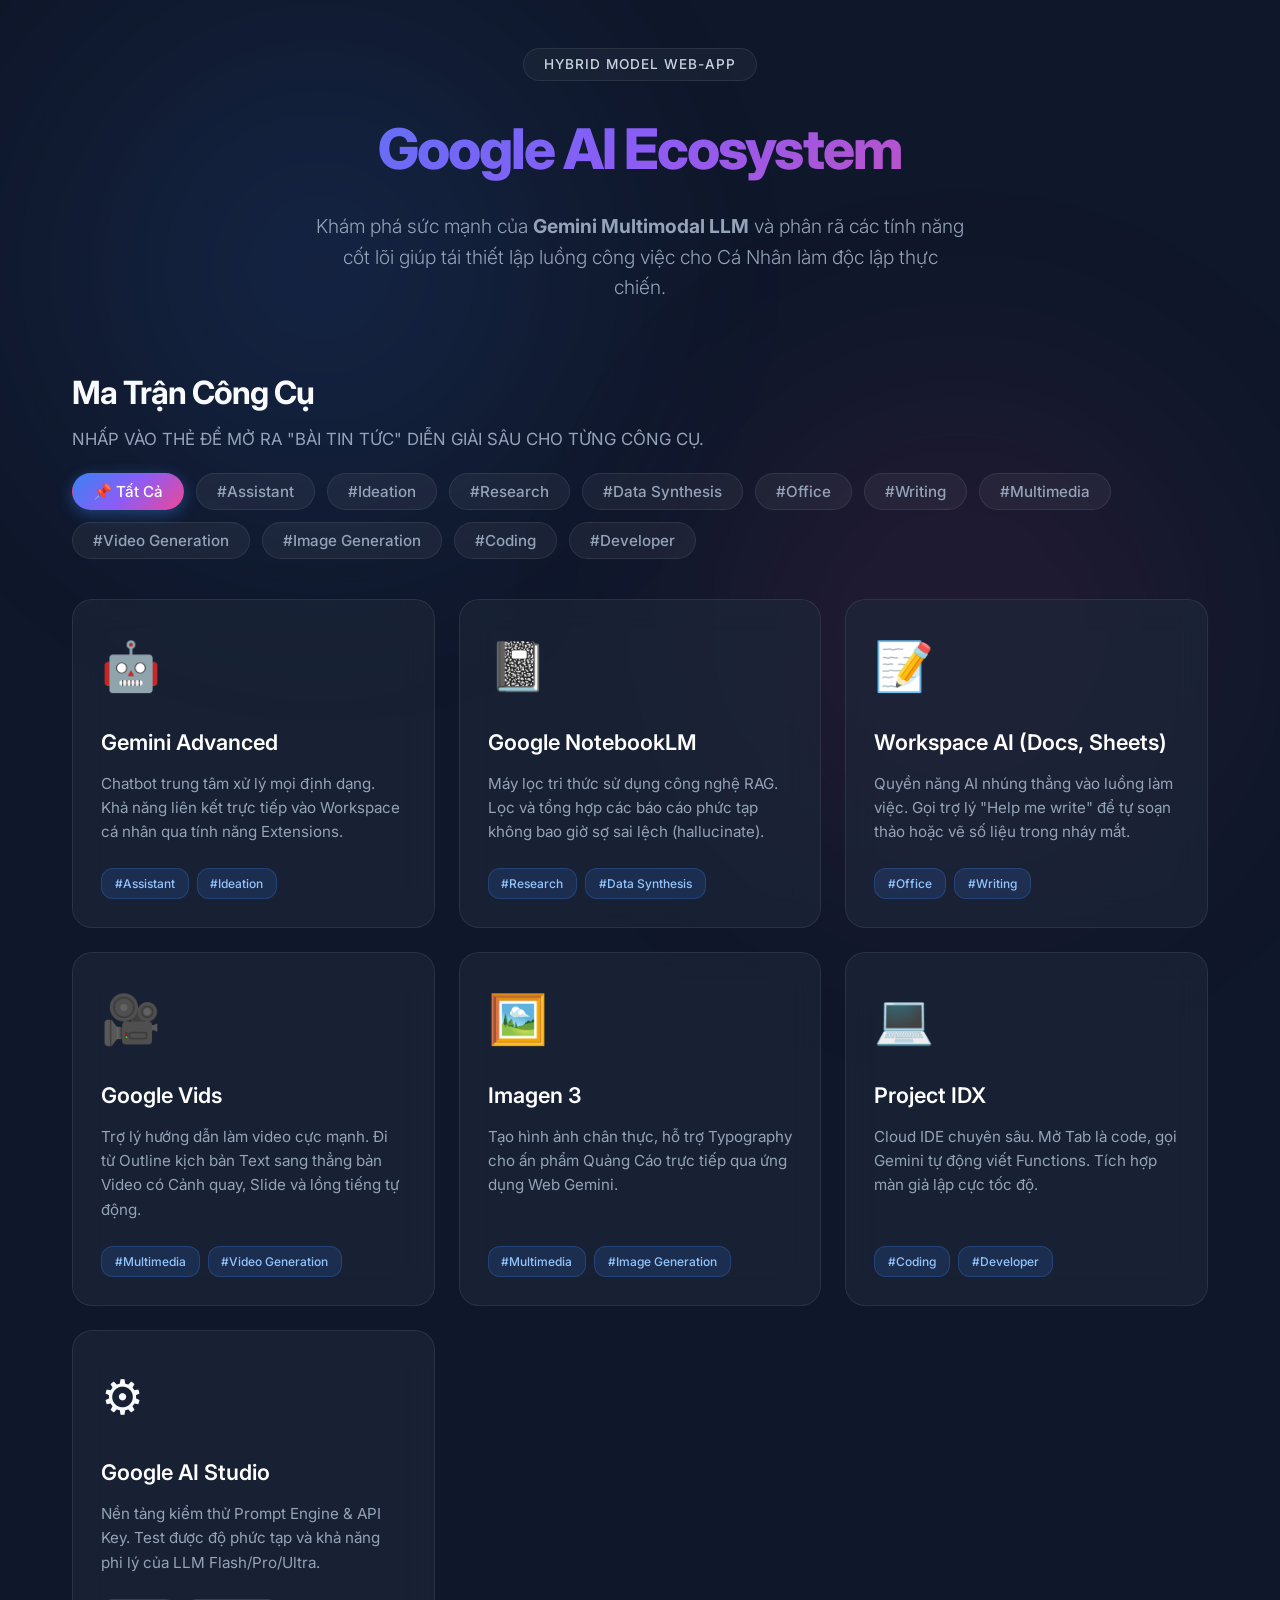
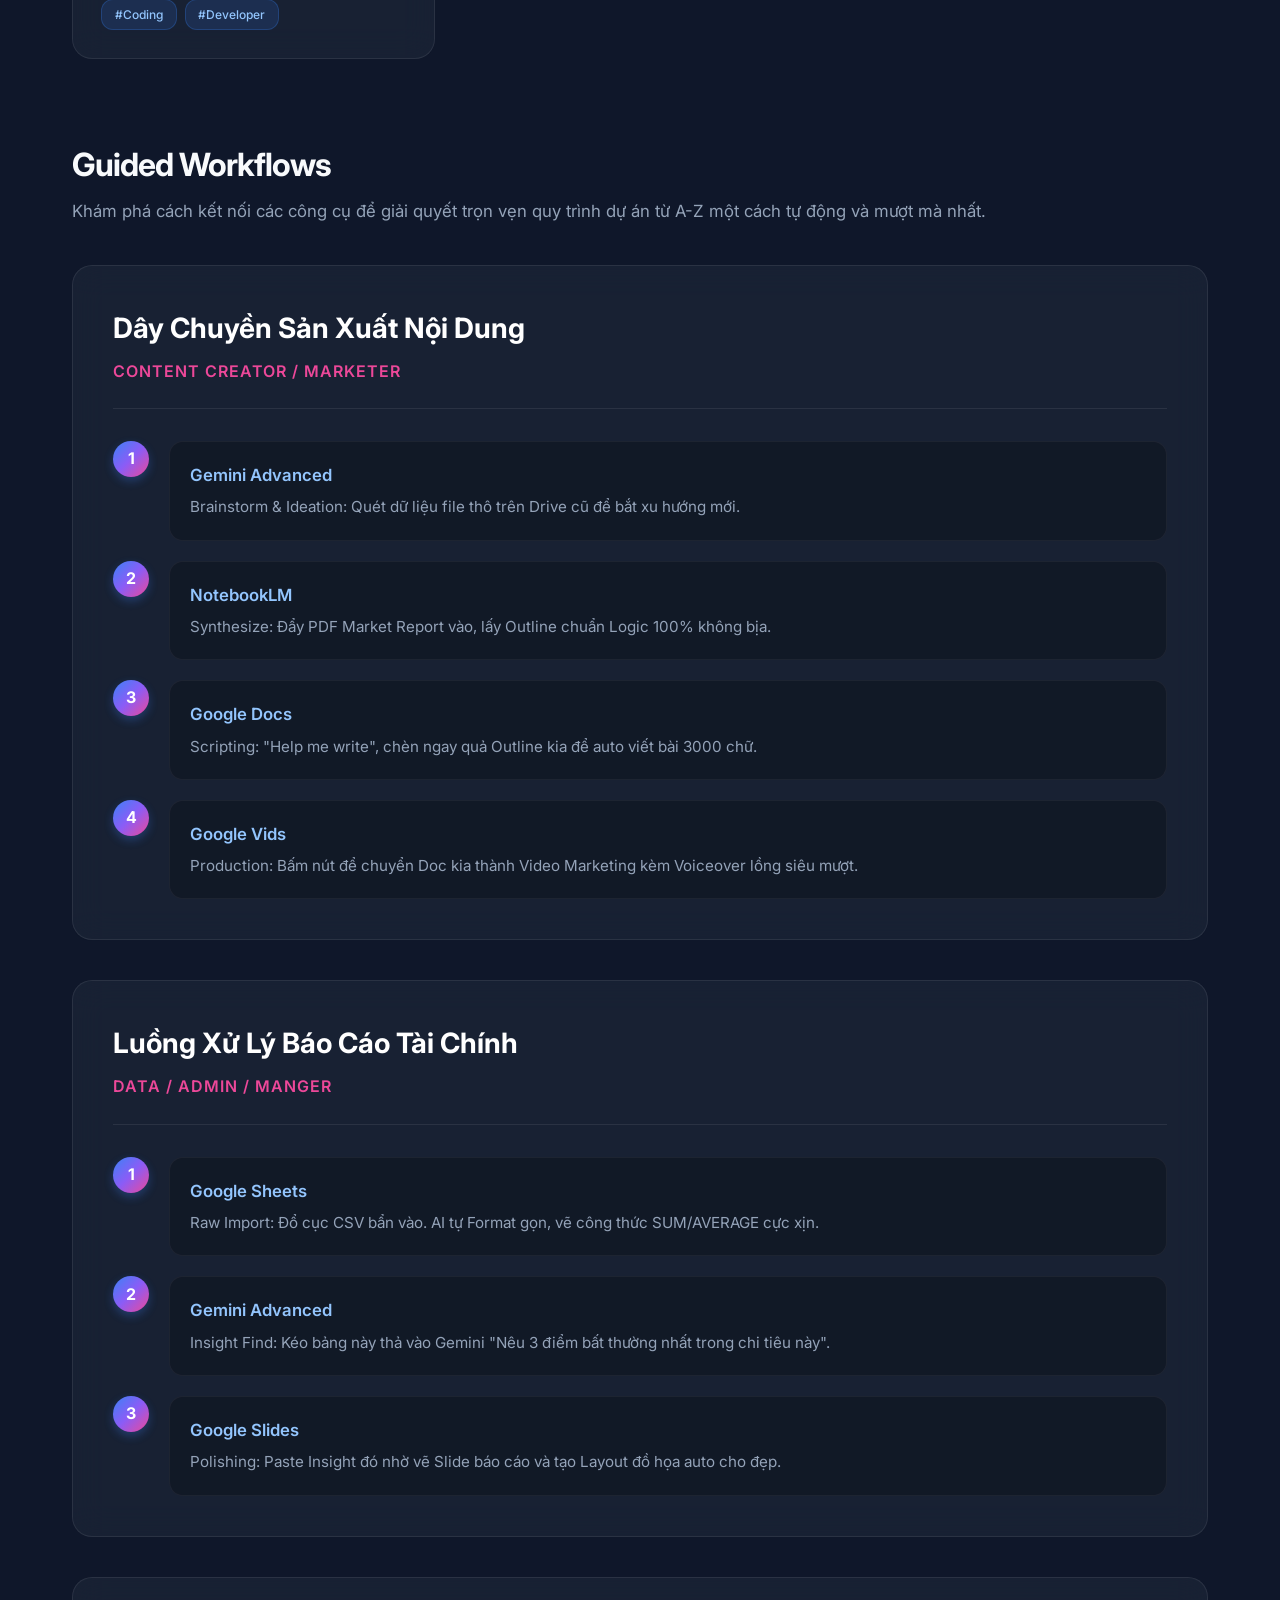
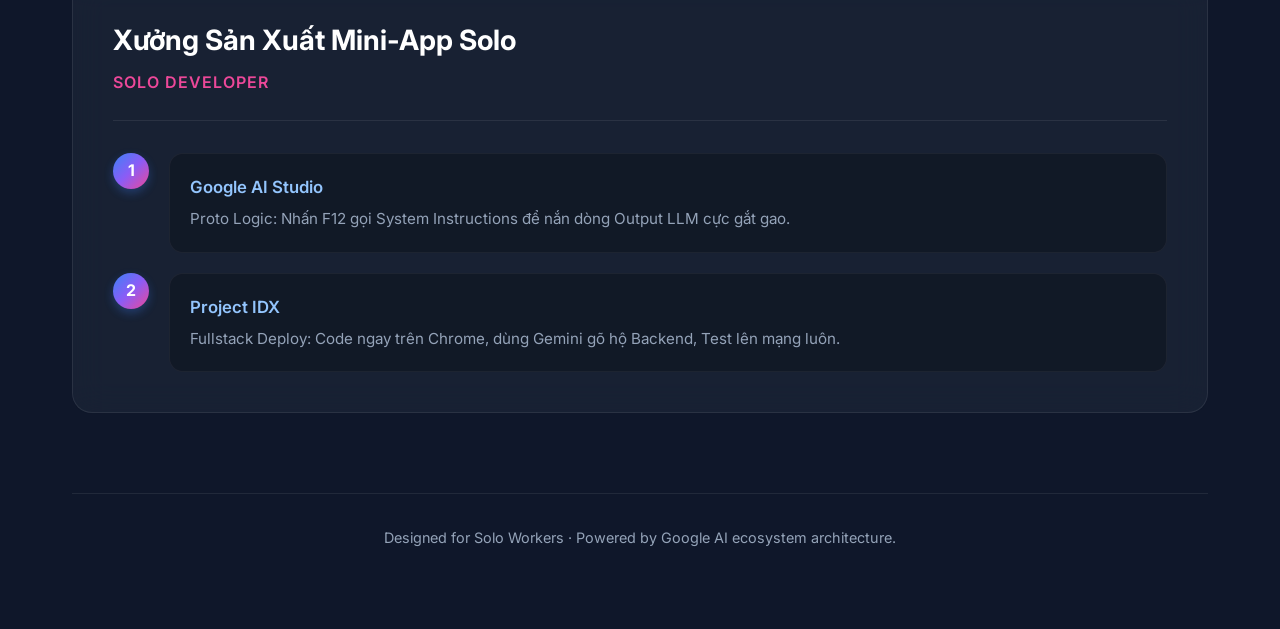
==== commit 3cac3a65: "style: restructure SPA detail view into clean news article layout" ====
--- a/index.html
+++ b/index.html
@@ -16,49 +16,50 @@
     <div class="glow-bg"></div>
     <div class="glow-bg bg-2"></div>
 
-    <!-- VIEW 1: TRANG CHỦ (DASHBOARD) -->
-    <div id="home-view" class="container">
-        <!-- HEADER -->
+    <div class="container">
+        <!-- GLOBAL APP HEADER (Luôn hiển thị để giữ tính đồng bộ) -->
         <header>
             <div class="badge">Hybrid Model Web-App</div>
             <h1>Google AI Ecosystem</h1>
-            <p class="subtitle">Khám phá sức mạnh của <strong>Gemini Multimodal LLM</strong> và biến đổi luồng công việc
-                Solo Worker để tăng cường năng suất 10x.</p>
+            <p class="subtitle">Khám phá sức mạnh của <strong>Gemini Multimodal LLM</strong> và phân rã các tính năng
+                cốt lõi giúp tái thiết lập luồng công việc cho Cá Nhân làm độc lập thực chiến.</p>
         </header>
 
-        <!-- FUNCTION MATRIX (Danh sách công cụ & Lọc) -->
-        <section id="function-matrix">
-            <div class="section-header">
-                <h2>Ma Trận Công Cụ</h2>
-                <p>MỖI CÔNG CỤ LÀ MỘT BÀI NGHIÊN CỨU SÂU. NHẤP VÀO THẺ ĐỂ VÀO CHUYÊN TRANG (DEEP-DIVE).</p>
-                <div class="filter-bar" id="filter-bar"></div>
+        <!-- KHU VỰC DASHBOARD (Lưới Danh mục + Pipelines) -->
+        <div id="main-dashboard">
+            <section id="function-matrix">
+                <div class="section-header">
+                    <h2>Ma Trận Công Cụ</h2>
+                    <p style="color: var(--text-muted); font-size: 1.05rem;">NHẤP VÀO THẺ ĐỂ MỞ RA "BÀI TIN TỨC" DIỄN
+                        GIẢI SÂU CHO TỪNG CÔNG CỤ.</p>
+                    <div class="filter-bar" id="filter-bar"></div>
+                </div>
+                <div class="tools-grid" id="tools-grid"></div>
+            </section>
+
+            <section id="workflow-pipelines">
+                <div class="section-header">
+                    <h2>Guided Workflows</h2>
+                    <p style="color: var(--text-muted); font-size: 1.05rem;">Khám phá cách kết nối các công cụ để giải
+                        quyết trọn vẹn quy trình dự án từ A-Z một cách tự động và mượt mà nhất.</p>
+                </div>
+                <div class="pipelines-container" id="pipelines-container"></div>
+            </section>
+        </div>
+
+        <!-- KHU VỰC TRANG TIN TỨC CHI TIẾT (Nằm gọn gàng bên trong Container) -->
+        <div id="detail-view" class="hidden">
+            <div class="article-container glass">
+                <button id="back-btn" class="back-btn">← Quay lại danh sách công cụ</button>
+                <div id="detail-content-area">
+                    <!-- Render nội dung tự động từ JS -->
+                </div>
             </div>
-            <div class="tools-grid" id="tools-grid"></div>
-        </section>
-
-        <!-- WORKFLOW PIPELINES -->
-        <section id="workflow-pipelines">
-            <div class="section-header">
-                <h2>Guided Workflows</h2>
-                <p>Khám phá cách kết nối các công cụ để giải quyết trọn vẹn quy trình dự án từ A-Z một cách tự động và
-                    mượt mà nhất.</p>
-            </div>
-            <div class="pipelines-container" id="pipelines-container"></div>
-        </section>
+        </div>
 
         <footer>
             <p>Designed for Solo Workers · Powered by Google AI ecosystem architecture.</p>
         </footer>
-    </div>
-
-    <!-- VIEW 2: CHUYÊN TRANG CHI TIẾT (SPA) -->
-    <div id="detail-view" class="hidden">
-        <div class="detail-container">
-            <button id="back-btn" class="back-btn">← Quay lại Bảng điều khiển</button>
-            <div id="detail-content-area">
-                <!-- Nội dung trang chi tiết Render từ app.js -->
-            </div>
-        </div>
     </div>
 
     <!-- Scripts -->
--- a/style.css
+++ b/style.css
@@ -55,8 +55,7 @@
 
 header {
     text-align: center;
-    margin-bottom: 5rem;
-    padding-top: 2rem;
+    margin-bottom: 4rem;
     animation: fadeInDown 0.8s ease;
 }
 
@@ -75,7 +74,7 @@
 }
 
 h1 {
-    font-size: 4rem;
+    font-size: 3.5rem;
     font-weight: 800;
     margin-bottom: 1rem;
     background: var(--primary-gradient);
@@ -86,14 +85,14 @@
 
 .subtitle {
     color: var(--text-muted);
-    font-size: 1.25rem;
+    font-size: 1.2rem;
     max-width: 650px;
     margin: 0 auto;
     font-weight: 300;
 }
 
 section {
-    margin-bottom: 6rem;
+    margin-bottom: 5rem;
 }
 
 .section-header {
@@ -101,16 +100,10 @@
 }
 
 .section-header h2 {
-    font-size: 2.25rem;
+    font-size: 2rem;
     font-weight: 700;
     margin-bottom: 0.5rem;
     letter-spacing: -1px;
-}
-
-.section-header p {
-    color: #ec4899;
-    font-size: 1.05rem;
-    font-weight: bold;
 }
 
 .glass {
@@ -126,24 +119,25 @@
     display: flex;
     gap: 0.75rem;
     flex-wrap: wrap;
-    margin-top: 1.5rem;
+    margin-top: 1.25rem;
+    margin-bottom: 1.5rem;
 }
 
 .filter-btn {
-    background: rgba(255, 255, 255, 0.03);
+    background: rgba(255, 255, 255, 0.05);
     border: 1px solid var(--glass-border);
     color: var(--text-muted);
     padding: 0.5rem 1.25rem;
     border-radius: 20px;
     cursor: pointer;
-    font-size: 0.9rem;
+    font-size: 0.95rem;
     font-family: inherit;
     font-weight: 500;
     transition: var(--transition);
 }
 
 .filter-btn:hover {
-    background: rgba(255, 255, 255, 0.1);
+    background: rgba(255, 255, 255, 0.15);
     color: #fff;
 }
 
@@ -330,7 +324,7 @@
 }
 
 /* ========================================= */
-/*       SINGLE PAGE APP (DETAIL VIEW)       */
+/*      NEWS ARTICLE LAYOUT (DETAIL VIEW)    */
 /* ========================================= */
 .hidden {
     display: none !important;
@@ -338,141 +332,156 @@
 
 #detail-view {
     animation: fadeIn 0.4s ease forwards;
-    padding-bottom: 5rem;
-    padding-top: 3rem;
-}
-
-.detail-container {
-    max-width: 900px;
-    margin: 0 auto;
-    padding: 0 2rem;
+    margin-bottom: 3rem;
+}
+
+.article-container {
+    padding: 3.5rem 4rem;
+    border-radius: 20px;
+    background: var(--glass-bg);
+    border: 1px solid var(--glass-border);
+    box-shadow: 0 20px 40px rgba(0, 0, 0, 0.4);
 }
 
 .back-btn {
-    background: var(--glass-bg);
-    border: 1px solid rgba(59, 130, 246, 0.5);
-    color: #fff;
-    padding: 0.75rem 1.5rem;
-    border-radius: 30px;
+    background: rgba(255, 255, 255, 0.05);
+    border: 1px solid var(--glass-border);
+    color: var(--text-muted);
+    padding: 0.6rem 1.25rem;
+    border-radius: 20px;
     cursor: pointer;
-    font-size: 1rem;
-    font-weight: 600;
-    margin-bottom: 3rem;
+    font-size: 0.95rem;
+    font-weight: 500;
+    margin-bottom: 2.5rem;
     display: inline-flex;
     align-items: center;
-    gap: 0.5rem;
     transition: var(--transition);
 }
 
 .back-btn:hover {
-    background: var(--primary-gradient);
+    background: rgba(255, 255, 255, 0.15);
+    color: #fff;
     transform: translateX(-5px);
-    box-shadow: 0 0 15px rgba(59, 130, 246, 0.5);
-}
-
-.detail-hero {
-    text-align: center;
-    margin-bottom: 4rem;
-}
-
-.hero-icon {
-    font-size: 6rem;
-    margin-bottom: 1.5rem;
-    animation: fadeInDown 0.5s ease;
-}
-
-.hero-title {
-    font-size: 3.5rem;
+}
+
+.article-header-block {
+    display: flex;
+    align-items: flex-start;
+    gap: 2rem;
+    margin-bottom: 3.5rem;
+    border-bottom: 1px solid rgba(255, 255, 255, 0.1);
+    padding-bottom: 2.5rem;
+}
+
+.article-icon {
+    font-size: 4rem;
+    line-height: 1;
+    background: rgba(0, 0, 0, 0.25);
+    padding: 1.5rem;
+    border-radius: 20px;
+    border: 1px solid var(--glass-border);
+}
+
+.article-title-group {
+    flex-grow: 1;
+    padding-top: 0.5rem;
+}
+
+.article-title-main {
+    font-size: 2.4rem;
     font-weight: 800;
-    margin-bottom: 1rem;
+    margin-bottom: 0.75rem;
+    color: #fff;
     background: var(--primary-gradient);
     -webkit-background-clip: text;
     -webkit-text-fill-color: transparent;
-    line-height: 1.2;
-}
-
-.hero-subtitle {
+    line-height: 1.25;
+}
+
+.article-subtitle {
     color: #cbd5e1;
-    font-size: 1.35rem;
-    max-width: 750px;
-    margin: 0 auto;
+    font-size: 1.15rem;
     line-height: 1.7;
-}
-
-.detail-sections-grid {
+    font-weight: 300;
+}
+
+.article-content-grid {
     display: flex;
     flex-direction: column;
     gap: 2.5rem;
 }
 
-.deep-section {
-    padding: 3rem 2.5rem;
-}
-
-.deep-section h2 {
-    font-size: 1.8rem;
-    margin-bottom: 1.5rem;
-    color: #fff;
-    border-bottom: 2px solid rgba(236, 72, 153, 0.3);
-    padding-bottom: 1rem;
-}
-
-.deep-body p {
-    font-size: 1.15rem;
-    color: #f8fafc;
+.article-section {
+    background: rgba(0, 0, 0, 0.18);
+    padding: 2.5rem;
+    border-radius: 16px;
+    border-left: 5px solid #3b82f6;
+}
+
+.section-heading {
+    font-size: 1.5rem;
+    color: #fff;
+    margin-bottom: 1.25rem;
+    display: flex;
+    align-items: center;
+    gap: 0.5rem;
+}
+
+.article-paragraph {
+    font-size: 1.05rem;
+    color: #e2e8f0;
     line-height: 1.8;
-    margin-bottom: 1rem;
-}
-
-.deep-body ul {
+}
+
+.article-list {
     list-style: none;
 }
 
-.deep-body ul li {
-    font-size: 1.1rem;
-    color: #f8fafc;
-    margin-bottom: 1.5rem;
+.article-list li {
+    font-size: 1.05rem;
+    color: #e2e8f0;
+    margin-bottom: 1.25rem;
     padding-left: 2rem;
     position: relative;
     line-height: 1.7;
-    background: rgba(0, 0, 0, 0.15);
-    padding: 1.5rem 1.5rem 1.5rem 3rem;
-    border-radius: 12px;
-}
-
-.deep-body ul li::before {
+}
+
+.article-list li::before {
     content: "⚡";
     position: absolute;
-    left: 1rem;
-    top: 1.5rem;
-    font-size: 1.2rem;
-}
-
-.deep-body ul li strong {
-    color: #ec4899;
-    font-size: 1.2rem;
+    left: 0;
+    font-size: 1.1rem;
+    top: 2px;
+}
+
+.article-list li strong {
+    color: #93c5fd;
+    font-size: 1.15rem;
     display: block;
-    margin-bottom: 0.5rem;
+    margin-bottom: 0.35rem;
 }
 
 @media (max-width: 768px) {
-    h1 {
-        font-size: 2.5rem;
-    }
-
-    .hero-title {
-        font-size: 2.5rem;
-    }
-
-    .container {
-        padding: 1.5rem;
-    }
-
-    .pipeline-card {
-        padding: 1.5rem;
-    }
-
-    .deep-section {
-        padding: 1.5rem;
+    .article-header-block {
+        flex-direction: column;
+        gap: 1.5rem;
+    }
+
+    .article-icon {
+        padding: 1rem;
+        font-size: 3rem;
+    }
+
+    .article-title-main {
+        font-size: 1.8rem;
+    }
+
+    .article-container {
+        padding: 1.75rem;
+    }
+
+    .article-section {
+        padding: 1.75rem;
+        border-left-width: 3px;
     }
 }
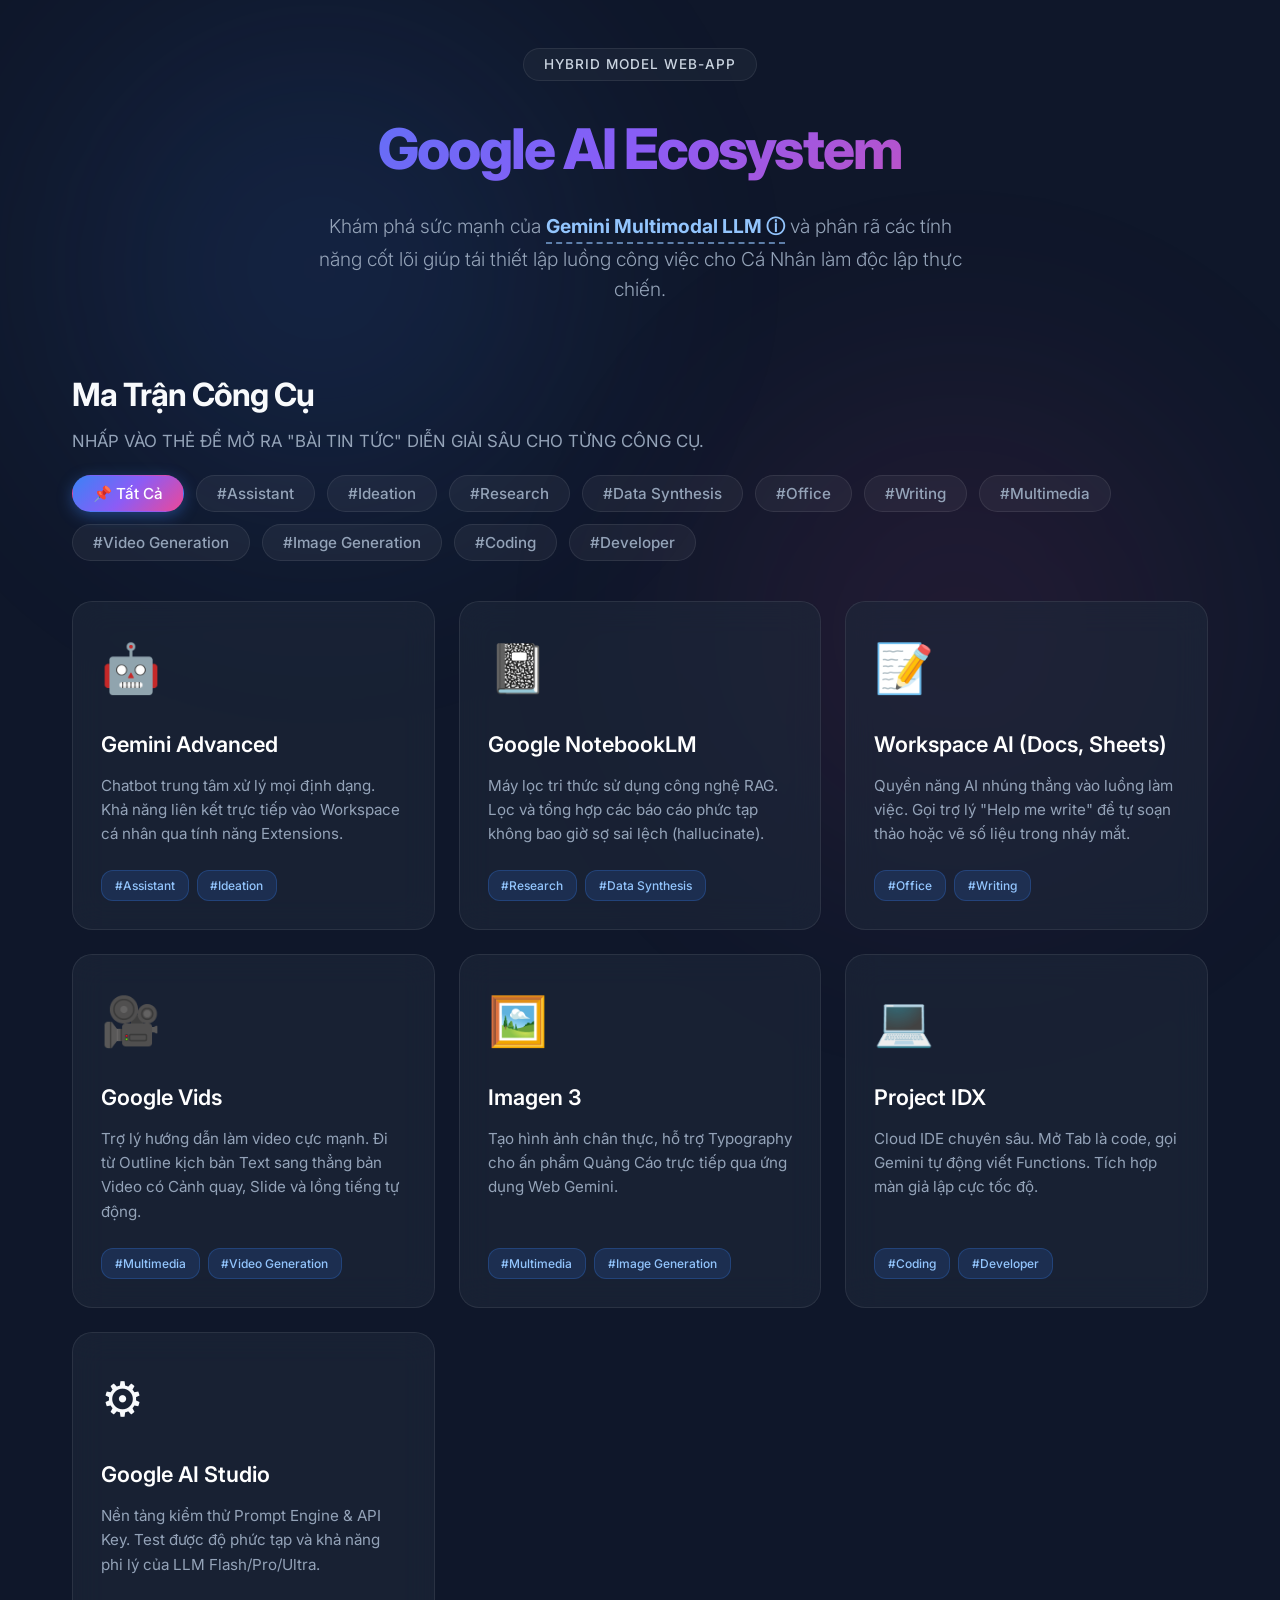
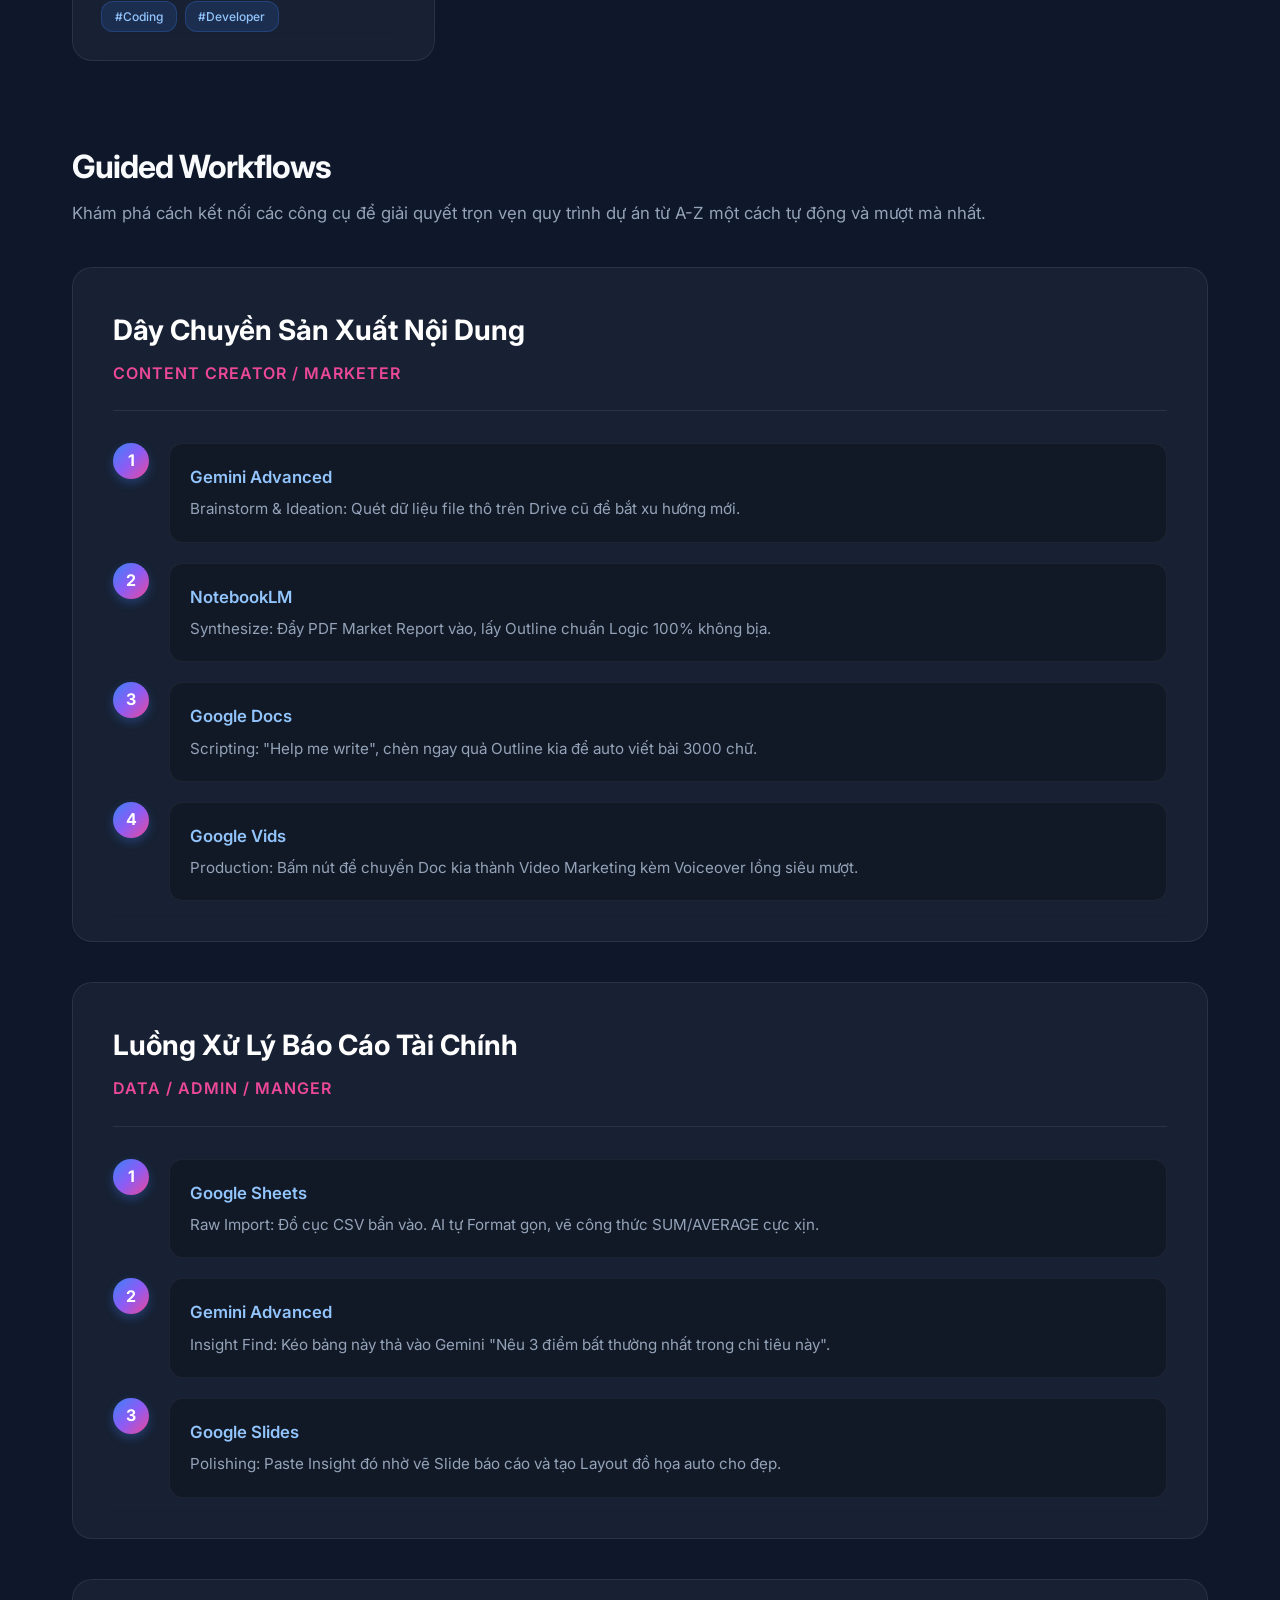
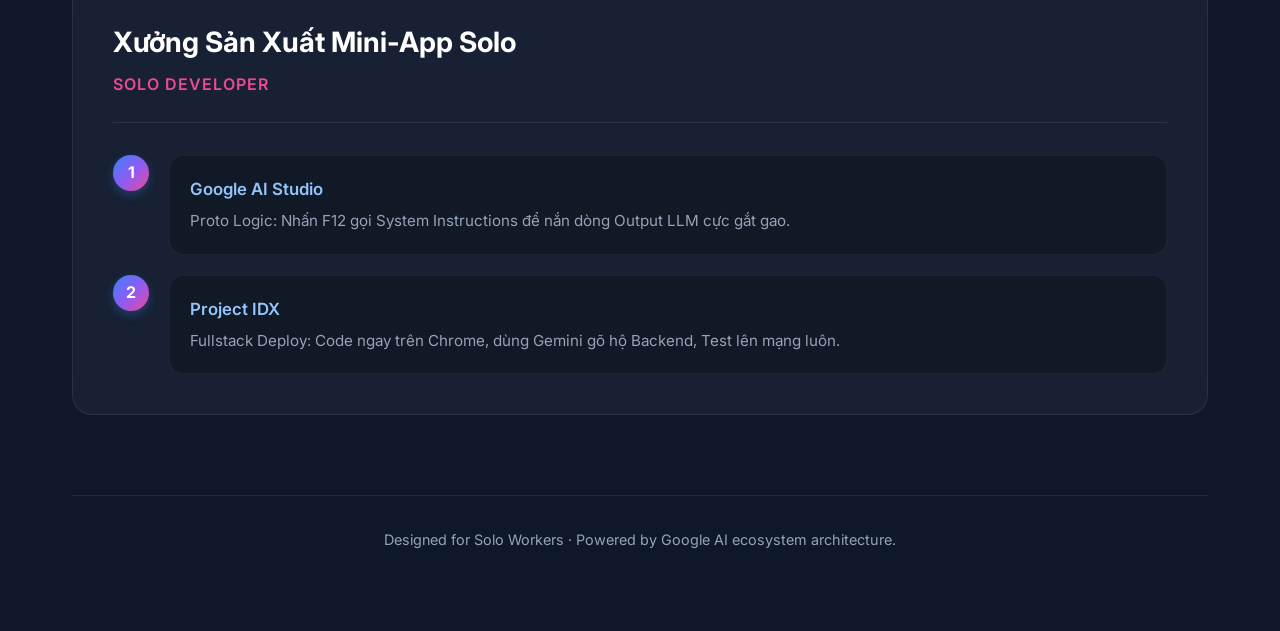
==== commit a420b081: "fix: inject missing Tooltip constraint from Step 1 indicating Gemini cores" ====
--- a/index.html
+++ b/index.html
@@ -21,8 +21,19 @@
         <header>
             <div class="badge">Hybrid Model Web-App</div>
             <h1>Google AI Ecosystem</h1>
-            <p class="subtitle">Khám phá sức mạnh của <strong>Gemini Multimodal LLM</strong> và phân rã các tính năng
-                cốt lõi giúp tái thiết lập luồng công việc cho Cá Nhân làm độc lập thực chiến.</p>
+            <p class="subtitle">Khám phá sức mạnh của
+                <span class="tooltip-trigger">
+                    <strong>Gemini Multimodal LLM ⓘ</strong>
+                    <span class="tooltip-content glass">
+                        <span class="tt-item"><b>1. Nano:</b> Bản nhẹ chạy mã hóa Offline trực tiếp trên máy.</span>
+                        <span class="tt-item"><b>2. Flash:</b> Tốc độ thần tốc, chuyên trị quét khối lượng Data
+                            lớn.</span>
+                        <span class="tt-item"><b>3. Pro/Ultra:</b> Não bộ suy luận logic học thuật sâu sắc (Viết Code,
+                            Phân Tích).</span>
+                    </span>
+                </span>
+                và phân rã các tính năng cốt lõi giúp tái thiết lập luồng công việc cho Cá Nhân làm độc lập thực chiến.
+            </p>
         </header>
 
         <!-- KHU VỰC DASHBOARD (Lưới Danh mục + Pipelines) -->
--- a/style.css
+++ b/style.css
@@ -461,6 +461,70 @@
     margin-bottom: 0.35rem;
 }
 
+/* Tooltip Logic for The Root Tool */
+.tooltip-trigger {
+    position: relative;
+    display: inline-block;
+    cursor: help;
+    border-bottom: 2px dashed rgba(147, 197, 253, 0.6);
+    color: #93c5fd;
+    transition: var(--transition);
+}
+
+.tooltip-trigger:hover {
+    color: #fff;
+    border-color: #fff;
+}
+
+.tooltip-content {
+    visibility: hidden;
+    opacity: 0;
+    position: absolute;
+    bottom: 120%;
+    left: 50%;
+    transform: translateX(-50%) translateY(15px);
+    width: 320px;
+    padding: 1.25rem;
+    font-size: 0.95rem;
+    color: #f8fafc;
+    text-align: left;
+    box-shadow: 0 15px 30px rgba(0, 0, 0, 0.6);
+    transition: all 0.3s cubic-bezier(0.175, 0.885, 0.32, 1.275);
+    z-index: 1000;
+}
+
+.tooltip-content::after {
+    content: "";
+    position: absolute;
+    top: 100%;
+    left: 50%;
+    margin-left: -9px;
+    border-width: 9px;
+    border-style: solid;
+    border-color: var(--glass-border) transparent transparent transparent;
+}
+
+.tooltip-trigger:hover .tooltip-content {
+    visibility: visible;
+    opacity: 1;
+    transform: translateX(-50%) translateY(0);
+}
+
+.tt-item {
+    display: block;
+    margin-bottom: 0.65rem;
+    line-height: 1.5;
+    font-weight: 400;
+}
+
+.tt-item:last-child {
+    margin-bottom: 0;
+}
+
+.tt-item b {
+    color: #ec4899;
+}
+
 @media (max-width: 768px) {
     .article-header-block {
         flex-direction: column;
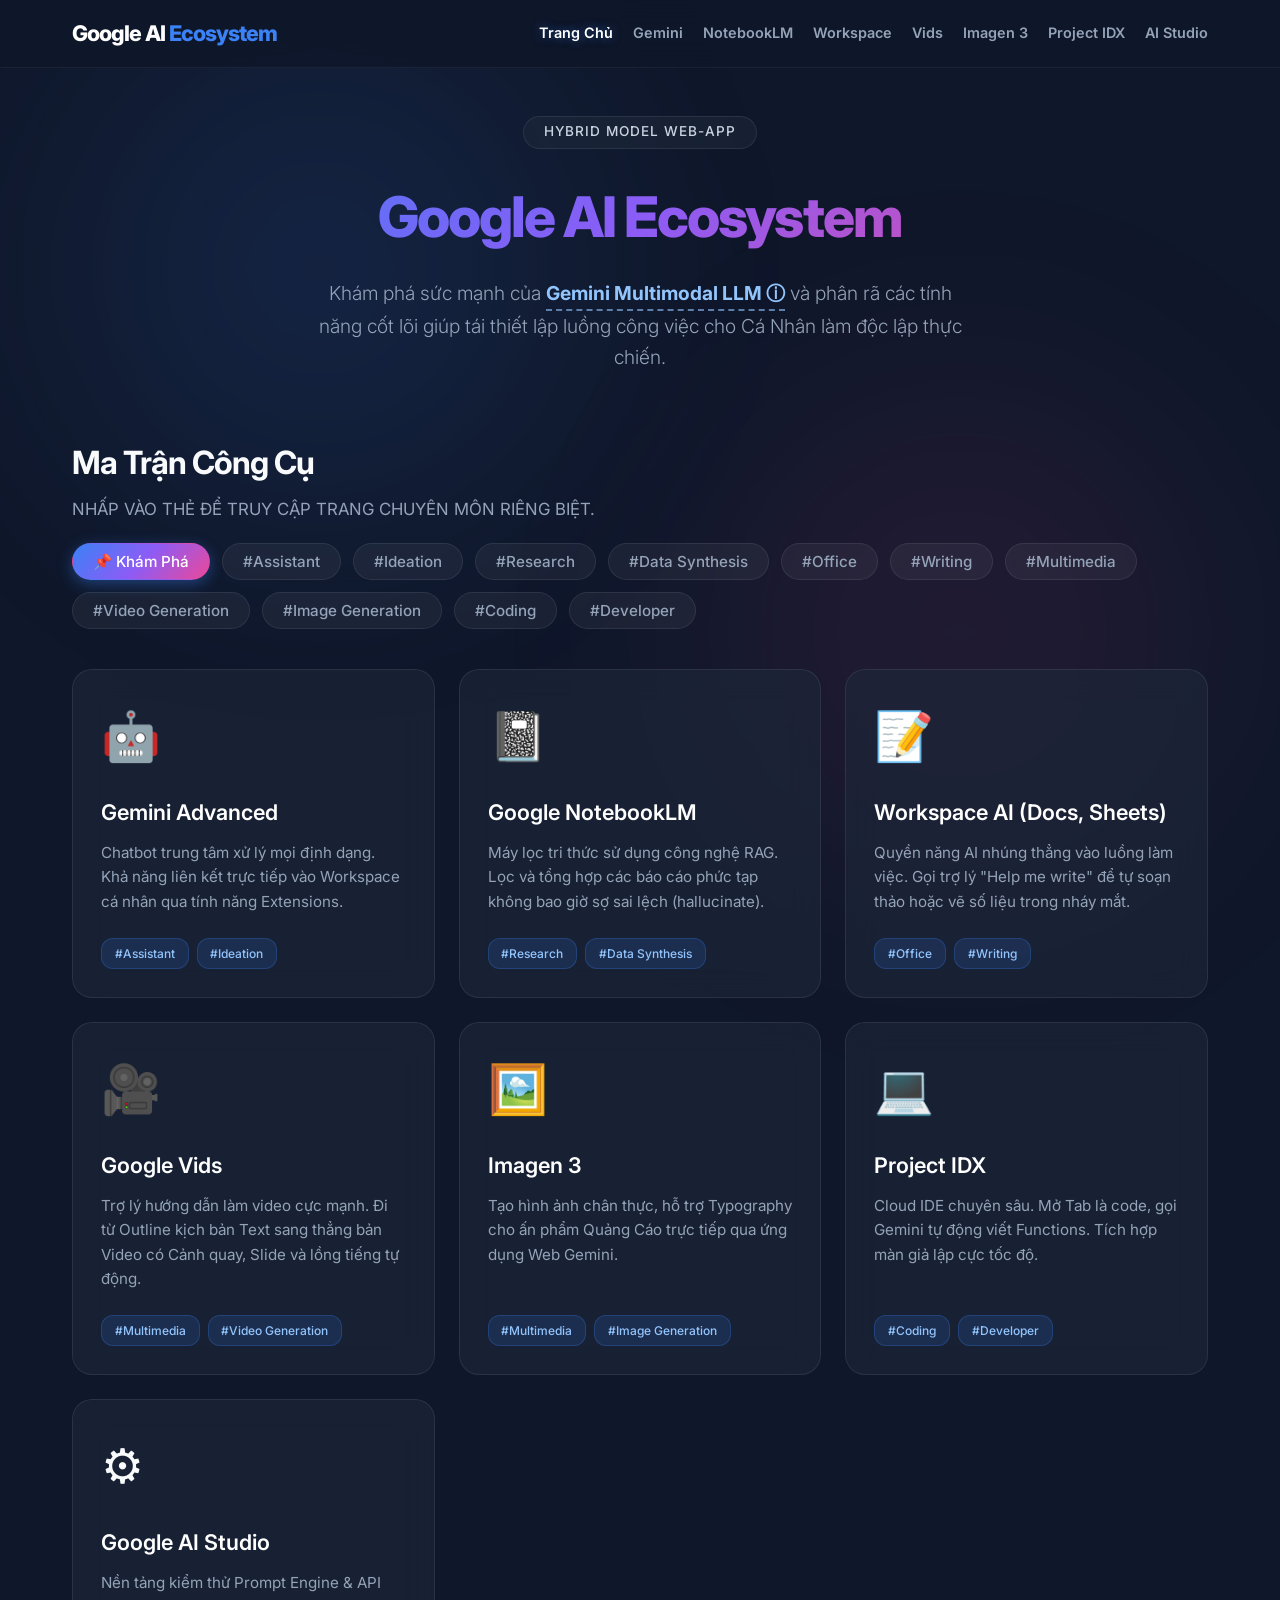
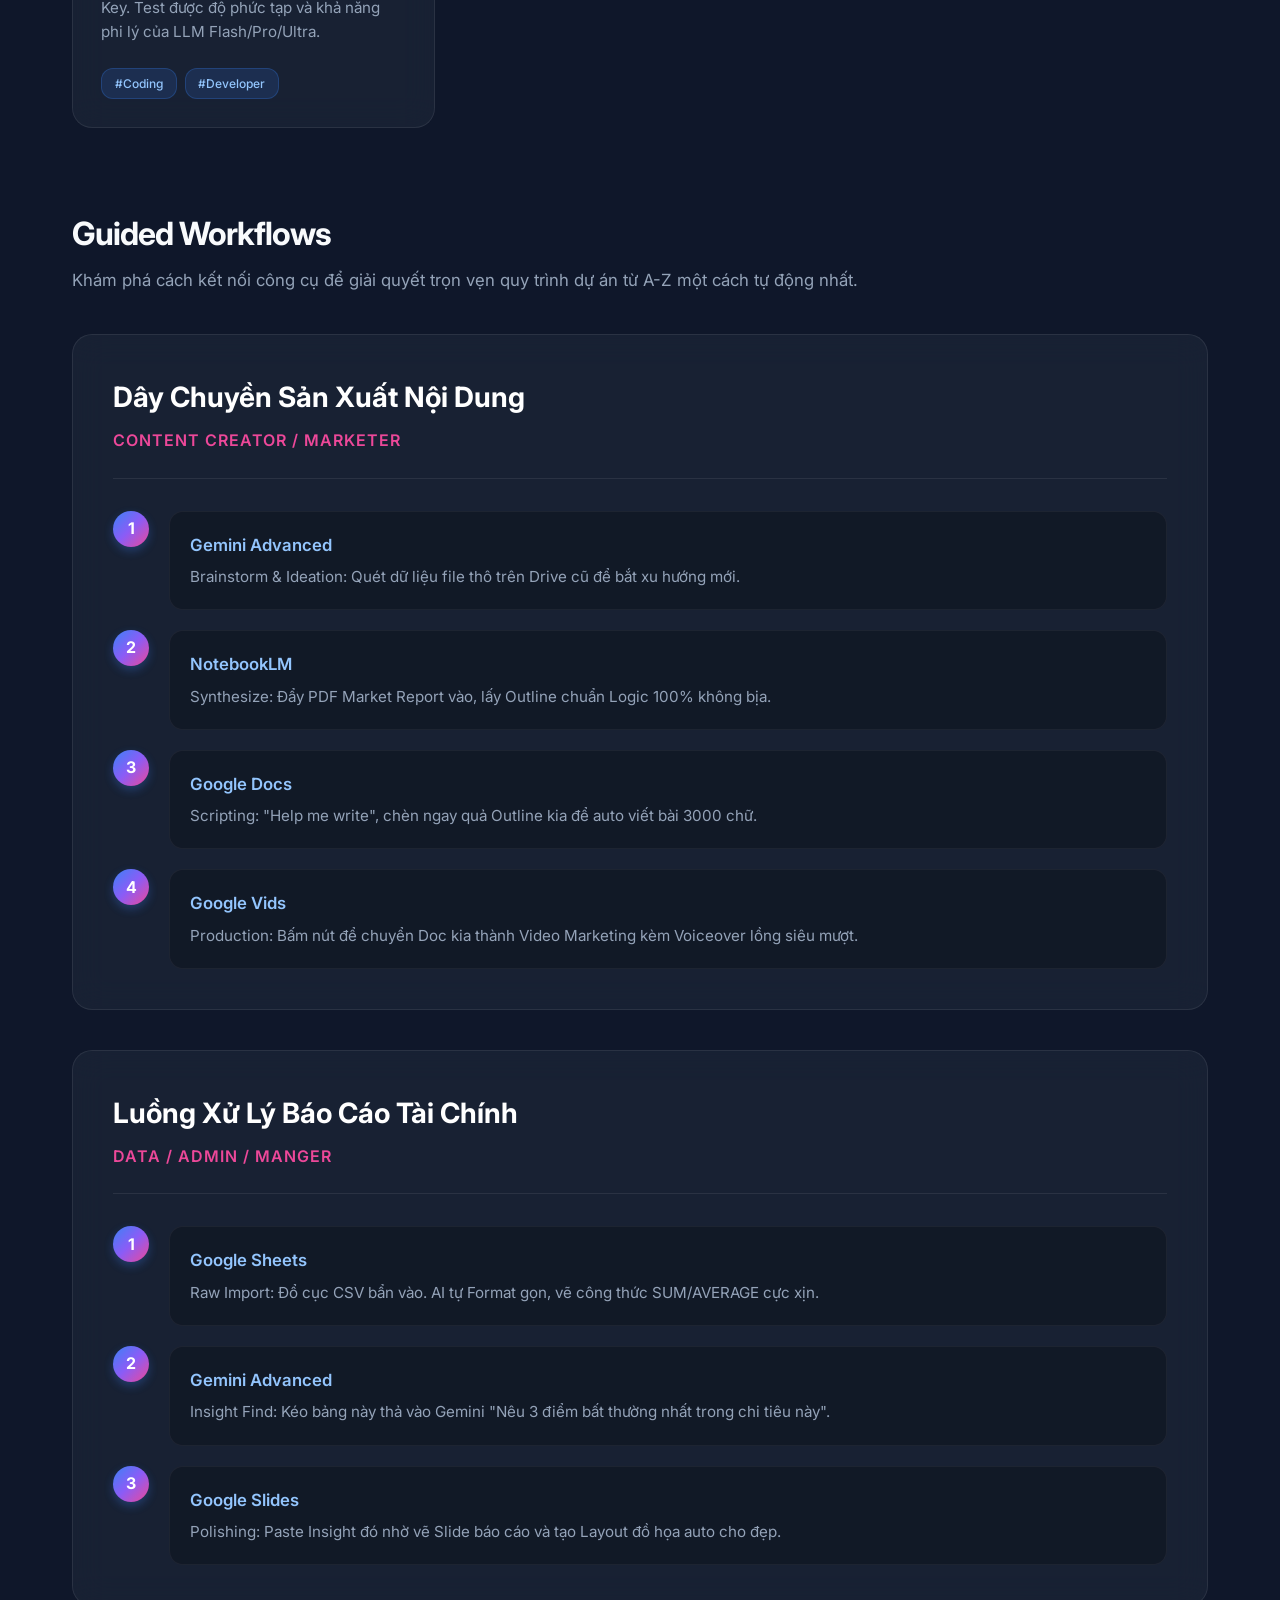
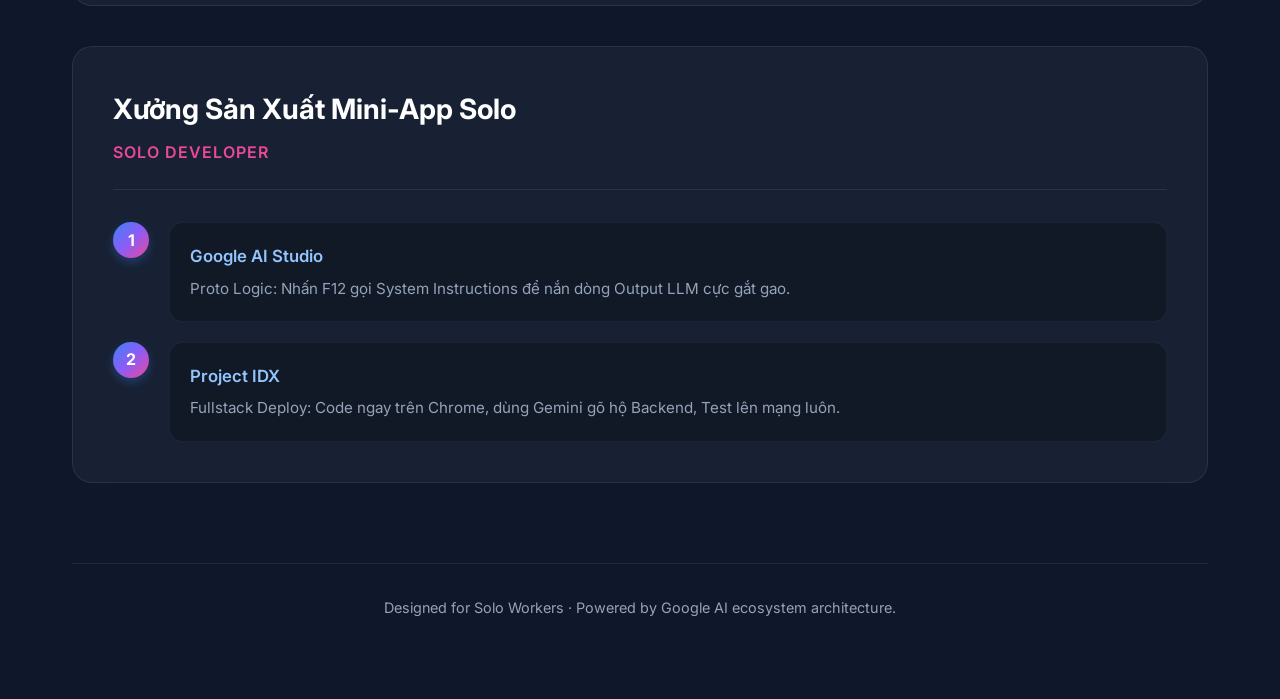
==== commit b333dd01: "feat: complete migration to MPA with dedicated HTML pages per tool" ====
--- a/index.html
+++ b/index.html
@@ -5,19 +5,32 @@
     <meta charset="UTF-8">
     <meta name="viewport" content="width=device-width, initial-scale=1.0">
     <title>Google AI Ecosystem for Solo Workers</title>
-    <meta name="description"
-        content="Khám phá và tối ưu hóa năng suất với các công cụ Google AI (Gemini, NotebookLM, Workspace) dành cho cá nhân làm việc độc lập.">
     <link rel="stylesheet" href="style.css">
     <link href="https://fonts.googleapis.com/css2?family=Inter:wght@300;400;500;600;700&display=swap" rel="stylesheet">
 </head>
 
 <body>
-    <!-- Background Gradient Glow -->
     <div class="glow-bg"></div>
     <div class="glow-bg bg-2"></div>
 
-    <div class="container">
-        <!-- GLOBAL APP HEADER (Luôn hiển thị để giữ tính đồng bộ) -->
+    <!-- NAVIGATION MENU CHUNG -->
+    <nav class="global-nav">
+        <div class="nav-container">
+            <a href="index.html" class="nav-logo">Google AI <span>Ecosystem</span></a>
+            <ul class="nav-links">
+                <li><a href="index.html" class="active" style="color: #fff">Trang Chủ</a></li>
+                <li><a href="gemini-advanced.html">Gemini</a></li>
+                <li><a href="notebooklm.html">NotebookLM</a></li>
+                <li><a href="workspace-ai.html">Workspace</a></li>
+                <li><a href="google-vids.html">Vids</a></li>
+                <li><a href="imagen-3.html">Imagen 3</a></li>
+                <li><a href="project-idx.html">Project IDX</a></li>
+                <li><a href="ai-studio.html">AI Studio</a></li>
+            </ul>
+        </div>
+    </nav>
+
+    <div class="container" style="padding-top: 1rem">
         <header>
             <div class="badge">Hybrid Model Web-App</div>
             <h1>Google AI Ecosystem</h1>
@@ -36,13 +49,12 @@
             </p>
         </header>
 
-        <!-- KHU VỰC DASHBOARD (Lưới Danh mục + Pipelines) -->
         <div id="main-dashboard">
             <section id="function-matrix">
                 <div class="section-header">
                     <h2>Ma Trận Công Cụ</h2>
-                    <p style="color: var(--text-muted); font-size: 1.05rem;">NHẤP VÀO THẺ ĐỂ MỞ RA "BÀI TIN TỨC" DIỄN
-                        GIẢI SÂU CHO TỪNG CÔNG CỤ.</p>
+                    <p style="color: var(--text-muted); font-size: 1.05rem;">NHẤP VÀO THẺ ĐỂ TRUY CẬP TRANG CHUYÊN MÔN
+                        RIÊNG BIỆT.</p>
                     <div class="filter-bar" id="filter-bar"></div>
                 </div>
                 <div class="tools-grid" id="tools-grid"></div>
@@ -51,21 +63,11 @@
             <section id="workflow-pipelines">
                 <div class="section-header">
                     <h2>Guided Workflows</h2>
-                    <p style="color: var(--text-muted); font-size: 1.05rem;">Khám phá cách kết nối các công cụ để giải
-                        quyết trọn vẹn quy trình dự án từ A-Z một cách tự động và mượt mà nhất.</p>
+                    <p style="color: var(--text-muted); font-size: 1.05rem;">Khám phá cách kết nối công cụ để giải quyết
+                        trọn vẹn quy trình dự án từ A-Z một cách tự động nhất.</p>
                 </div>
                 <div class="pipelines-container" id="pipelines-container"></div>
             </section>
-        </div>
-
-        <!-- KHU VỰC TRANG TIN TỨC CHI TIẾT (Nằm gọn gàng bên trong Container) -->
-        <div id="detail-view" class="hidden">
-            <div class="article-container glass">
-                <button id="back-btn" class="back-btn">← Quay lại danh sách công cụ</button>
-                <div id="detail-content-area">
-                    <!-- Render nội dung tự động từ JS -->
-                </div>
-            </div>
         </div>
 
         <footer>
@@ -73,9 +75,8 @@
         </footer>
     </div>
 
-    <!-- Scripts -->
+    <!-- Nạp dữ liệu nền tảng và JS logic lưới -->
     <script src="data.js"></script>
-    <script src="detailsData.js"></script>
     <script src="app.js"></script>
 </body>
 
--- a/style.css
+++ b/style.css
@@ -525,6 +525,88 @@
     color: #ec4899;
 }
 
+/* Navigation Menu & MPA Structure */
+.global-nav {
+    position: sticky;
+    top: 0;
+    width: 100%;
+    z-index: 1000;
+    padding: 1rem 0;
+    border-bottom: 1px solid rgba(255, 255, 255, 0.05);
+    background: rgba(15, 23, 42, 0.85);
+    backdrop-filter: blur(20px);
+    -webkit-backdrop-filter: blur(20px);
+    margin-bottom: 2rem;
+}
+
+.nav-container {
+    max-width: 1200px;
+    margin: 0 auto;
+    padding: 0 2rem;
+    display: flex;
+    justify-content: space-between;
+    align-items: center;
+}
+
+.nav-logo {
+    font-size: 1.35rem;
+    font-weight: 800;
+    color: #fff;
+    text-decoration: none;
+    letter-spacing: -1px;
+}
+
+.nav-logo span {
+    color: #3b82f6;
+}
+
+.nav-links {
+    display: flex;
+    list-style: none;
+    gap: 1.25rem;
+    flex-wrap: wrap;
+}
+
+.nav-links li a {
+    color: var(--text-muted);
+    text-decoration: none;
+    font-size: 0.9rem;
+    font-weight: 600;
+    transition: var(--transition);
+}
+
+.nav-links li a.active,
+.nav-links li a:hover {
+    color: #fff;
+    text-shadow: 0 0 10px rgba(59, 130, 246, 0.5);
+}
+
+/* Page Headers Custom */
+.page-content {
+    padding-bottom: 6rem;
+}
+
+.page-header {
+    text-align: center;
+    margin-bottom: 3.5rem;
+    animation: fadeInDown 0.6s ease;
+}
+
+.tool-icon-large {
+    font-size: 5rem;
+    margin-bottom: 1.5rem;
+    animation: fadeInDown 0.5s ease;
+    border: 1px solid rgba(255, 255, 255, 0.05);
+    display: inline-block;
+    padding: 1.5rem;
+    border-radius: 20px;
+    background: rgba(0, 0, 0, 0.15);
+}
+
+.mt-4 {
+    margin-top: 2rem;
+}
+
 @media (max-width: 768px) {
     .article-header-block {
         flex-direction: column;
